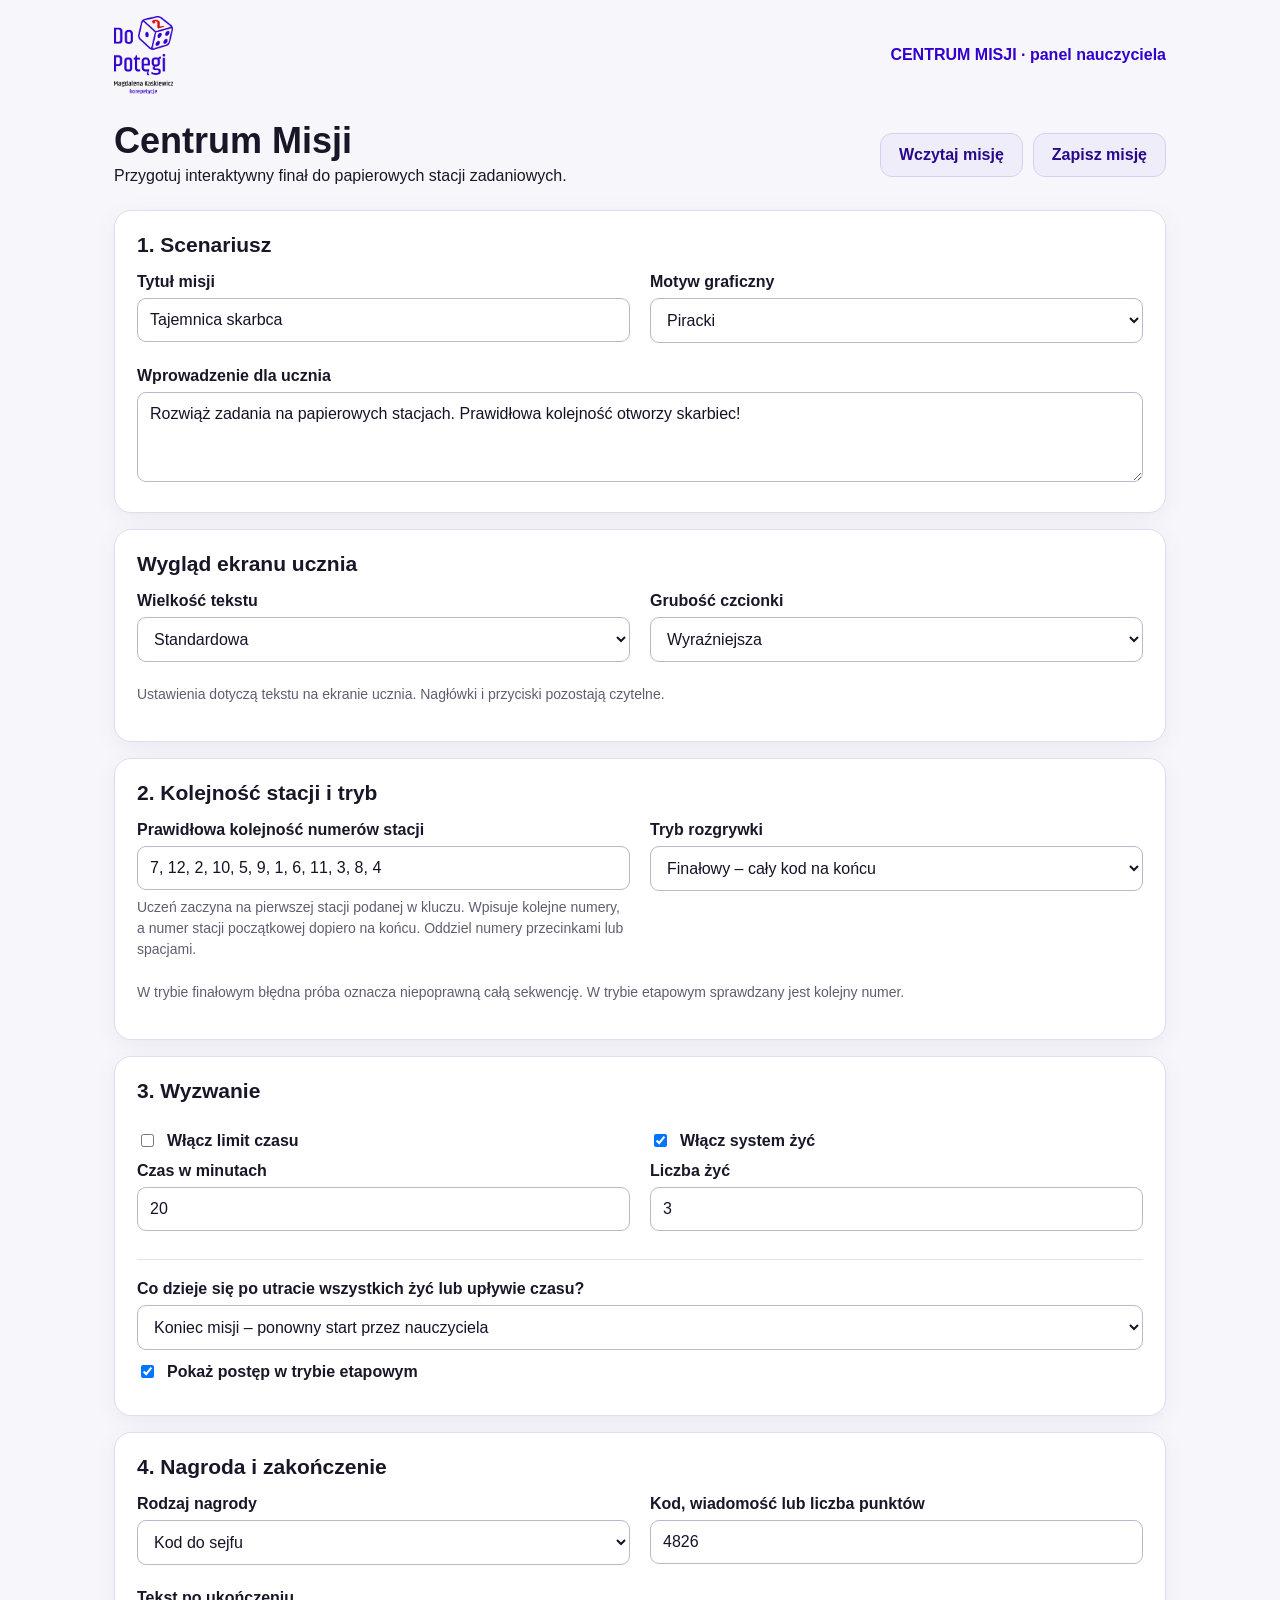
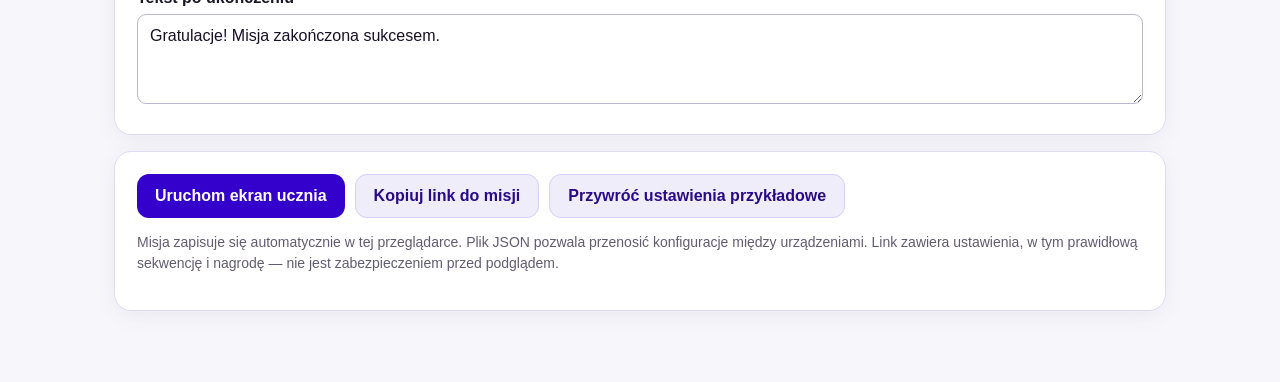
==== centrum_misji.html @ f89ebea7 "Add files via upload" ====
<!DOCTYPE html>

<html lang="pl"><head><meta charset="utf-8"/><meta content="width=device-width,initial-scale=1" name="viewport"/><title>Centrum Misji | Do Potęgi</title><style>
:root{font-family:Arial,Helvetica,sans-serif;color:#191627;background:#f7f7fb;--purple:#3300cc;--red:#e30613}*{box-sizing:border-box}html,body{margin:0}button,input,textarea,select{font:inherit}button{cursor:pointer;border:0;border-radius:12px;padding:12px 18px;font-weight:800;background:var(--purple);color:white}button.secondary{background:#f0edfb;color:#280a89;border:1px solid #d7cef4}.hidden{display:none!important}
#appHeader{max-width:1100px;margin:auto;display:flex;justify-content:space-between;align-items:center;padding:16px 24px}#logoHead{width:94px;height:78px;object-fit:contain;object-position:left}.tag{color:#3300cc;font-weight:700}#editor{max-width:1100px;margin:auto;padding:10px 24px 55px}.top{display:flex;justify-content:space-between;gap:15px;align-items:center;margin-bottom:20px}.top h1{font-size:36px;margin:0}.top p{margin:5px 0}.actions{display:flex;gap:10px;flex-wrap:wrap}.panel{background:#fff;border:1px solid #e0dcef;border-radius:17px;padding:22px;margin:16px 0;box-shadow:0 5px 22px #210a6710}.panel h2{margin:0 0 16px;font-size:21px}.grid{display:grid;grid-template-columns:repeat(2,minmax(0,1fr));gap:20px}.field{display:flex;flex-direction:column;gap:7px;margin-bottom:8px}.field label,.check{font-weight:700}.field input,.field textarea,.field select{width:100%;padding:12px;border:1px solid #bcb6cf;border-radius:9px;background:#fff;color:#171126}.field textarea{min-height:90px;resize:vertical}.field small,.hint{color:#625c70;font-size:14px;line-height:1.5}.check{display:flex;align-items:center;gap:10px;margin:12px 0}.divider{border:0;border-top:1px solid #e5e0ee;margin:20px 0}
.game{--ink:#14203b;--accent:#3300cc;--surface:#fff;--line:#d6dbea;--scene:none;position:fixed;inset:0;z-index:100;background:#dce8f4;overflow:auto;isolation:isolate;color:var(--ink)}.game:before{content:"";position:fixed;inset:0;background-image:var(--scene);background-size:cover;background-position:center;z-index:-2}.game:after{content:"";position:fixed;inset:0;background:linear-gradient(90deg,#ffffff24,transparent 50%,#ffffff13);z-index:-1;pointer-events:none}.game-header{position:relative;display:flex;justify-content:space-between;align-items:flex-start;width:100%;padding:15px clamp(18px,3vw,44px) 0;min-height:90px}.game-logo{display:block;width:100px;height:78px;object-fit:contain;object-position:top left;filter:drop-shadow(0 1px 2px #ffffff) drop-shadow(0 0 8px #ffffff)}.teacher-toggle{background:#fff!important;color:#222!important;border:2px solid #d9d3e5!important;box-shadow:0 3px 10px #0002;font-size:13px;padding:9px 13px}.game-wrap{width:min(780px,calc(100% - 32px));margin:0 auto;padding:0 0 22px}.game #gameContent{text-align:center}.game .eyebrow{color:#fff;text-shadow:0 2px 6px #000a;font-size:12px;letter-spacing:2px;font-weight:900;margin:0 0 6px}.game h1{font-size:clamp(25px,3.3vw,40px);line-height:1.13;color:#fff;text-shadow:0 2px 8px #000b;margin:0 0 15px;font-weight:900}.game .stats{display:grid;grid-template-columns:repeat(3,minmax(0,1fr));gap:10px;margin:0 auto 12px}.game .stat{background:#fff;color:#14203b;border:2px solid var(--line);border-radius:16px;padding:10px 8px;box-shadow:0 4px 12px #0002;min-width:0}.game .stat span:not(.life-hearts):not(.heart){display:block;font-size:11px;letter-spacing:.8px;font-weight:900}.game .stat strong{display:block;font-size:25px;line-height:1.25;font-weight:900;color:var(--accent)}.game .life-hearts{display:flex;justify-content:center;gap:4px;flex-wrap:wrap}.game .heart{color:#e30613;font-size:25px;text-shadow:0 2px 1px #aa1020}.game-card{position:relative;background:var(--surface);color:var(--ink);border:3px solid var(--line);border-radius:20px;padding:clamp(18px,3vw,28px);box-shadow:0 12px 32px #0004;text-align:left}.game-card h2{font-size:clamp(20px,2.7vw,29px);margin:0 0 8px;color:var(--ink);font-weight:900}.game-card p{font-size:clamp(15px,1.55vw,18px);line-height:1.5;color:var(--ink);margin:0 0 13px;font-weight:var(--game-weight,600)}.game-card .hint{color:#3c4356;font-size:14px}.game-card .field{margin:12px 0}.game-card label{font-weight:800;font-size:15px}.game-card input{background:#fff;color:#131827;border:2px solid #9199b4;border-radius:12px;text-align:center;font-size:26px;font-weight:800;min-height:54px}.game-card input::placeholder{color:#737b8b;opacity:1}.game-card .actions{justify-content:center;margin-top:10px}.game-card button{background:var(--accent);font-size:16px;min-width:145px}.game-card .feedback{min-height:22px;margin-top:10px;font-weight:800}.feedback.error{color:#b71a2c}.feedback.success{color:#14713e}.game .progress{height:11px;border-radius:10px;background:#d8dce5;overflow:hidden;margin:8px 0 15px}.game .progress>div{height:100%;background:var(--accent)}.game .result{background:#fff;border:2px dashed var(--accent);border-radius:14px;padding:14px;margin:12px 0;font-size:32px;color:var(--accent);font-weight:900;overflow-wrap:anywhere}.game .confetti{font-size:32px;color:var(--accent)}
/* Każdy motyw: własna powierzchnia, rama, ornament i charakter panelu. */
.theme-space{--surface:#edf7ff;--ink:#0d2850;--accent:#174fc7;--line:#70c9f3}.theme-space .game-card{border-radius:24px 24px 12px 12px;border-width:3px 3px 8px;box-shadow:inset 0 8px #d6edff,0 15px 30px #0005}.theme-space .stat{border-radius:10px;background:#e7f4ff}
.theme-vault{--surface:#fff2cf;--ink:#42260e;--accent:#704117;--line:#bc8539}.theme-vault .game-card{border:8px ridge #bf8d43;border-radius:13px;background:repeating-linear-gradient(0deg,#fff2d6,#fff2d6 28px,#fcebc8 29px);box-shadow:0 15px 30px #2413076b}.theme-vault .stat{background:#fff0c7;border:3px solid #c3914c;border-radius:8px}.theme-vault .game-card input{border-color:#a97934}
.theme-fantasy{--surface:#fbf2ff;--ink:#36234f;--accent:#743bb1;--line:#b18bd4}.theme-fantasy .game-card{border:7px double #9e75c4;border-radius:28px 6px 28px 6px;background:linear-gradient(90deg,#f2e6fb,#fff8ff 48%,#f2e6fb);box-shadow:inset 0 0 0 6px #fff,0 14px 30px #0005}.theme-fantasy .stat{background:#f6eaff;border-radius:17px 5px}
.theme-detective{--surface:#fff9e9;--ink:#30291e;--accent:#75502d;--line:#a78a63}.theme-detective .game-card{border:2px solid #8b6b45;border-left:14px solid #8b6b45;border-radius:3px;background:repeating-linear-gradient(0deg,#fffaf0,#fffaf0 32px,#e8dcc7 33px);box-shadow:6px 9px 0 #4a332c66,0 16px 35px #0005}.theme-detective .stat{border-radius:4px;background:#fff9e9}
.theme-lab{--surface:#ecfffc;--ink:#0a3a41;--accent:#006f82;--line:#41b8bb}.theme-lab .game-card{border:3px solid #2eacb0;border-radius:8px;background:linear-gradient(125deg,#f7fffe,#dffaf7);box-shadow:inset 0 0 0 7px #bfeee8,0 12px 30px #0004}.theme-lab .stat{border-radius:6px;background:#e9fffa}
.theme-arcade{--surface:#f5ffe6;--ink:#22452d;--accent:#267a42;--line:#8fbc69}.theme-arcade .game-card{border:9px solid #76964c;border-radius:26px 26px 12px 12px;background:linear-gradient(110deg,#e6f6cf,#fbffed 50%,#e6f6cf);box-shadow:inset 0 0 0 4px #e9f6cf,0 15px 35px #0005}.theme-arcade .stat{background:#f1ffe3;border-radius:20px 20px 6px 6px}
.game.size-large .game-card p{font-size:19px}.game.size-xlarge .game-card p{font-size:21px}
@media(min-height:730px){.game-wrap{padding-top:clamp(0px,2vh,18px)}}@media(max-width:650px){#editor{padding:10px 15px}.grid{grid-template-columns:1fr}.top{flex-direction:column;align-items:flex-start}.game-header{min-height:76px;padding:10px 12px 0}.game-logo{width:75px;height:63px}.teacher-toggle{font-size:11px;padding:8px}.game-wrap{width:calc(100% - 20px)}.game .stats{gap:5px}.game .stat{padding:7px 3px}.game .stat strong{font-size:19px}.game .stat span:not(.life-hearts):not(.heart){font-size:9px}.game .heart{font-size:20px}.game-card{padding:16px}.game h1{margin-bottom:10px}}@media(max-height:650px) and (min-width:651px){.game-header{min-height:68px;padding-top:6px}.game-logo{height:60px;width:80px}.game .stat{padding:6px}.game .stat strong{font-size:21px}.game .game-card{padding:16px}.game h1{margin-bottom:9px}}
.theme-space{--scene:url("data:image/svg+xml,%3Csvg%20xmlns%3D%22http%3A//www.w3.org/2000/svg%22%20viewBox%3D%220%200%201440%20900%22%20preserveAspectRatio%3D%22xMidYMid%20slice%22%3E%3Cdefs%3E%3ClinearGradient%20id%3D%22bg%22%20x2%3D%221%22%20y2%3D%221%22%3E%3Cstop%20stop-color%3D%22%23071d4b%22/%3E%3Cstop%20offset%3D%221%22%20stop-color%3D%22%23182e74%22/%3E%3C/linearGradient%3E%3CradialGradient%20id%3D%22planet%22%3E%3Cstop%20stop-color%3D%22%23f8a4c4%22/%3E%3Cstop%20offset%3D%221%22%20stop-color%3D%22%238058d6%22/%3E%3C/radialGradient%3E%3C/defs%3E%3Crect%20width%3D%221440%22%20height%3D%22900%22%20fill%3D%22url%28%23bg%29%22/%3E%3Ccircle%20cx%3D%2273%22%20cy%3D%2227%22%20r%3D%221%22%20fill%3D%22%23fff%22%20opacity%3D%22.65%22/%3E%3Ccircle%20cx%3D%22212%22%20cy%3D%22106%22%20r%3D%222%22%20fill%3D%22%23fff%22%20opacity%3D%22.65%22/%3E%3Ccircle%20cx%3D%22351%22%20cy%3D%22185%22%20r%3D%223%22%20fill%3D%22%23fff%22%20opacity%3D%22.65%22/%3E%3Ccircle%20cx%3D%22490%22%20cy%3D%22264%22%20r%3D%221%22%20fill%3D%22%23fff%22%20opacity%3D%22.65%22/%3E%3Ccircle%20cx%3D%22629%22%20cy%3D%22343%22%20r%3D%222%22%20fill%3D%22%23fff%22%20opacity%3D%22.65%22/%3E%3Ccircle%20cx%3D%22768%22%20cy%3D%22422%22%20r%3D%223%22%20fill%3D%22%23fff%22%20opacity%3D%22.65%22/%3E%3Ccircle%20cx%3D%22907%22%20cy%3D%22501%22%20r%3D%221%22%20fill%3D%22%23fff%22%20opacity%3D%22.65%22/%3E%3Ccircle%20cx%3D%221046%22%20cy%3D%22580%22%20r%3D%222%22%20fill%3D%22%23fff%22%20opacity%3D%22.65%22/%3E%3Ccircle%20cx%3D%221185%22%20cy%3D%22659%22%20r%3D%223%22%20fill%3D%22%23fff%22%20opacity%3D%22.65%22/%3E%3Ccircle%20cx%3D%221324%22%20cy%3D%22738%22%20r%3D%221%22%20fill%3D%22%23fff%22%20opacity%3D%22.65%22/%3E%3Ccircle%20cx%3D%2223%22%20cy%3D%22817%22%20r%3D%222%22%20fill%3D%22%23fff%22%20opacity%3D%22.65%22/%3E%3Ccircle%20cx%3D%22162%22%20cy%3D%2246%22%20r%3D%223%22%20fill%3D%22%23fff%22%20opacity%3D%22.65%22/%3E%3Ccircle%20cx%3D%22301%22%20cy%3D%22125%22%20r%3D%221%22%20fill%3D%22%23fff%22%20opacity%3D%22.65%22/%3E%3Ccircle%20cx%3D%22440%22%20cy%3D%22204%22%20r%3D%222%22%20fill%3D%22%23fff%22%20opacity%3D%22.65%22/%3E%3Ccircle%20cx%3D%22579%22%20cy%3D%22283%22%20r%3D%223%22%20fill%3D%22%23fff%22%20opacity%3D%22.65%22/%3E%3Ccircle%20cx%3D%22718%22%20cy%3D%22362%22%20r%3D%221%22%20fill%3D%22%23fff%22%20opacity%3D%22.65%22/%3E%3Ccircle%20cx%3D%22857%22%20cy%3D%22441%22%20r%3D%222%22%20fill%3D%22%23fff%22%20opacity%3D%22.65%22/%3E%3Ccircle%20cx%3D%22996%22%20cy%3D%22520%22%20r%3D%223%22%20fill%3D%22%23fff%22%20opacity%3D%22.65%22/%3E%3Ccircle%20cx%3D%221135%22%20cy%3D%22599%22%20r%3D%221%22%20fill%3D%22%23fff%22%20opacity%3D%22.65%22/%3E%3Ccircle%20cx%3D%221274%22%20cy%3D%22678%22%20r%3D%222%22%20fill%3D%22%23fff%22%20opacity%3D%22.65%22/%3E%3Ccircle%20cx%3D%221413%22%20cy%3D%22757%22%20r%3D%223%22%20fill%3D%22%23fff%22%20opacity%3D%22.65%22/%3E%3Ccircle%20cx%3D%22112%22%20cy%3D%22836%22%20r%3D%221%22%20fill%3D%22%23fff%22%20opacity%3D%22.65%22/%3E%3Ccircle%20cx%3D%22251%22%20cy%3D%2265%22%20r%3D%222%22%20fill%3D%22%23fff%22%20opacity%3D%22.65%22/%3E%3Ccircle%20cx%3D%22390%22%20cy%3D%22144%22%20r%3D%223%22%20fill%3D%22%23fff%22%20opacity%3D%22.65%22/%3E%3Ccircle%20cx%3D%22529%22%20cy%3D%22223%22%20r%3D%221%22%20fill%3D%22%23fff%22%20opacity%3D%22.65%22/%3E%3Ccircle%20cx%3D%22668%22%20cy%3D%22302%22%20r%3D%222%22%20fill%3D%22%23fff%22%20opacity%3D%22.65%22/%3E%3Ccircle%20cx%3D%22807%22%20cy%3D%22381%22%20r%3D%223%22%20fill%3D%22%23fff%22%20opacity%3D%22.65%22/%3E%3Ccircle%20cx%3D%22946%22%20cy%3D%22460%22%20r%3D%221%22%20fill%3D%22%23fff%22%20opacity%3D%22.65%22/%3E%3Ccircle%20cx%3D%221085%22%20cy%3D%22539%22%20r%3D%222%22%20fill%3D%22%23fff%22%20opacity%3D%22.65%22/%3E%3Ccircle%20cx%3D%221224%22%20cy%3D%22618%22%20r%3D%223%22%20fill%3D%22%23fff%22%20opacity%3D%22.65%22/%3E%3Ccircle%20cx%3D%221363%22%20cy%3D%22697%22%20r%3D%221%22%20fill%3D%22%23fff%22%20opacity%3D%22.65%22/%3E%3Ccircle%20cx%3D%2262%22%20cy%3D%22776%22%20r%3D%222%22%20fill%3D%22%23fff%22%20opacity%3D%22.65%22/%3E%3Ccircle%20cx%3D%22201%22%20cy%3D%225%22%20r%3D%223%22%20fill%3D%22%23fff%22%20opacity%3D%22.65%22/%3E%3Ccircle%20cx%3D%22340%22%20cy%3D%2284%22%20r%3D%221%22%20fill%3D%22%23fff%22%20opacity%3D%22.65%22/%3E%3Ccircle%20cx%3D%22479%22%20cy%3D%22163%22%20r%3D%222%22%20fill%3D%22%23fff%22%20opacity%3D%22.65%22/%3E%3Ccircle%20cx%3D%22618%22%20cy%3D%22242%22%20r%3D%223%22%20fill%3D%22%23fff%22%20opacity%3D%22.65%22/%3E%3Ccircle%20cx%3D%22757%22%20cy%3D%22321%22%20r%3D%221%22%20fill%3D%22%23fff%22%20opacity%3D%22.65%22/%3E%3Ccircle%20cx%3D%22896%22%20cy%3D%22400%22%20r%3D%222%22%20fill%3D%22%23fff%22%20opacity%3D%22.65%22/%3E%3Ccircle%20cx%3D%221035%22%20cy%3D%22479%22%20r%3D%223%22%20fill%3D%22%23fff%22%20opacity%3D%22.65%22/%3E%3Ccircle%20cx%3D%221174%22%20cy%3D%22558%22%20r%3D%221%22%20fill%3D%22%23fff%22%20opacity%3D%22.65%22/%3E%3Ccircle%20cx%3D%221313%22%20cy%3D%22637%22%20r%3D%222%22%20fill%3D%22%23fff%22%20opacity%3D%22.65%22/%3E%3Ccircle%20cx%3D%2212%22%20cy%3D%22716%22%20r%3D%223%22%20fill%3D%22%23fff%22%20opacity%3D%22.65%22/%3E%3Ccircle%20cx%3D%22151%22%20cy%3D%22795%22%20r%3D%221%22%20fill%3D%22%23fff%22%20opacity%3D%22.65%22/%3E%3Ccircle%20cx%3D%22290%22%20cy%3D%2224%22%20r%3D%222%22%20fill%3D%22%23fff%22%20opacity%3D%22.65%22/%3E%3Ccircle%20cx%3D%22429%22%20cy%3D%22103%22%20r%3D%223%22%20fill%3D%22%23fff%22%20opacity%3D%22.65%22/%3E%3Ccircle%20cx%3D%22568%22%20cy%3D%22182%22%20r%3D%221%22%20fill%3D%22%23fff%22%20opacity%3D%22.65%22/%3E%3Ccircle%20cx%3D%22707%22%20cy%3D%22261%22%20r%3D%222%22%20fill%3D%22%23fff%22%20opacity%3D%22.65%22/%3E%3Ccircle%20cx%3D%22846%22%20cy%3D%22340%22%20r%3D%223%22%20fill%3D%22%23fff%22%20opacity%3D%22.65%22/%3E%3Ccircle%20cx%3D%22985%22%20cy%3D%22419%22%20r%3D%221%22%20fill%3D%22%23fff%22%20opacity%3D%22.65%22/%3E%3Ccircle%20cx%3D%221124%22%20cy%3D%22498%22%20r%3D%222%22%20fill%3D%22%23fff%22%20opacity%3D%22.65%22/%3E%3Ccircle%20cx%3D%221263%22%20cy%3D%22577%22%20r%3D%223%22%20fill%3D%22%23fff%22%20opacity%3D%22.65%22/%3E%3Ccircle%20cx%3D%221402%22%20cy%3D%22656%22%20r%3D%221%22%20fill%3D%22%23fff%22%20opacity%3D%22.65%22/%3E%3Ccircle%20cx%3D%22101%22%20cy%3D%22735%22%20r%3D%222%22%20fill%3D%22%23fff%22%20opacity%3D%22.65%22/%3E%3Ccircle%20cx%3D%22240%22%20cy%3D%22814%22%20r%3D%223%22%20fill%3D%22%23fff%22%20opacity%3D%22.65%22/%3E%3Ccircle%20cx%3D%22379%22%20cy%3D%2243%22%20r%3D%221%22%20fill%3D%22%23fff%22%20opacity%3D%22.65%22/%3E%3Ccircle%20cx%3D%22518%22%20cy%3D%22122%22%20r%3D%222%22%20fill%3D%22%23fff%22%20opacity%3D%22.65%22/%3E%3Ccircle%20cx%3D%22657%22%20cy%3D%22201%22%20r%3D%223%22%20fill%3D%22%23fff%22%20opacity%3D%22.65%22/%3E%3Ccircle%20cx%3D%22796%22%20cy%3D%22280%22%20r%3D%221%22%20fill%3D%22%23fff%22%20opacity%3D%22.65%22/%3E%3Ccircle%20cx%3D%22935%22%20cy%3D%22359%22%20r%3D%222%22%20fill%3D%22%23fff%22%20opacity%3D%22.65%22/%3E%3Ccircle%20cx%3D%221074%22%20cy%3D%22438%22%20r%3D%223%22%20fill%3D%22%23fff%22%20opacity%3D%22.65%22/%3E%3Ccircle%20cx%3D%221213%22%20cy%3D%22517%22%20r%3D%221%22%20fill%3D%22%23fff%22%20opacity%3D%22.65%22/%3E%3Ccircle%20cx%3D%221352%22%20cy%3D%22596%22%20r%3D%222%22%20fill%3D%22%23fff%22%20opacity%3D%22.65%22/%3E%3Ccircle%20cx%3D%2251%22%20cy%3D%22675%22%20r%3D%223%22%20fill%3D%22%23fff%22%20opacity%3D%22.65%22/%3E%3Ccircle%20cx%3D%22190%22%20cy%3D%22754%22%20r%3D%221%22%20fill%3D%22%23fff%22%20opacity%3D%22.65%22/%3E%3Ccircle%20cx%3D%22329%22%20cy%3D%22833%22%20r%3D%222%22%20fill%3D%22%23fff%22%20opacity%3D%22.65%22/%3E%3Ccircle%20cx%3D%221100%22%20cy%3D%22175%22%20r%3D%22175%22%20fill%3D%22url%28%23planet%29%22/%3E%3Ccircle%20cx%3D%22150%22%20cy%3D%22600%22%20r%3D%22250%22%20fill%3D%22%23274d9c%22%20stroke%3D%22%239edaff%22%20stroke-width%3D%226%22/%3E%3Cpath%20d%3D%22M-80%20710%20Q340%20370%20850%20820%22%20fill%3D%22none%22%20stroke%3D%22%235cb9ff%22%20stroke-width%3D%2255%22%20opacity%3D%22.28%22/%3E%3Cpath%20d%3D%22M0%20730%20Q300%20430%20900%20900%22%20fill%3D%22none%22%20stroke%3D%22%238be7ff%22%20stroke-width%3D%226%22/%3E%3Cpath%20d%3D%22M1140%20410%20l125%2040%20-125%2040%20-65%20-40z%22%20fill%3D%22%23d6eaff%22%20stroke%3D%22%236594cc%22%20stroke-width%3D%228%22/%3E%3Cpath%20d%3D%22M1100%20450%20l-75%20105%20140%20-90%22%20fill%3D%22%2361c8ff%22%20opacity%3D%22.8%22/%3E%3C/svg%3E");}
.theme-vault{--scene:url("data:image/svg+xml,%3Csvg%20xmlns%3D%22http%3A//www.w3.org/2000/svg%22%20viewBox%3D%220%200%201440%20900%22%20preserveAspectRatio%3D%22xMidYMid%20slice%22%3E%3Cdefs%3E%3ClinearGradient%20id%3D%22bg%22%20x2%3D%221%22%20y2%3D%221%22%3E%3Cstop%20stop-color%3D%22%23725037%22/%3E%3Cstop%20offset%3D%221%22%20stop-color%3D%22%23d8ac69%22/%3E%3C/linearGradient%3E%3CradialGradient%20id%3D%22planet%22%3E%3Cstop%20stop-color%3D%22%23f8a4c4%22/%3E%3Cstop%20offset%3D%221%22%20stop-color%3D%22%238058d6%22/%3E%3C/radialGradient%3E%3C/defs%3E%3Crect%20width%3D%221440%22%20height%3D%22900%22%20fill%3D%22url%28%23bg%29%22/%3E%3Ccircle%20cx%3D%221180%22%20cy%3D%22240%22%20r%3D%22190%22%20fill%3D%22%23f8d07c%22%20opacity%3D%22.55%22/%3E%3Cpath%20d%3D%22M0%20730%20L190%20430%20300%20610%20480%20290%20690%20740Z%22%20fill%3D%22%2391734d%22%20opacity%3D%22.55%22/%3E%3Cpath%20d%3D%22M940%20670%20l0%20-290%20420%200%200%20290z%22%20fill%3D%22%23704a2c%22%20stroke%3D%22%23e8ba70%22%20stroke-width%3D%2224%22/%3E%3Cpath%20d%3D%22M940%20430%20Q1150%20240%201360%20430%22%20fill%3D%22%23936239%22%20stroke%3D%22%23e8ba70%22%20stroke-width%3D%2224%22/%3E%3Crect%20x%3D%221000%22%20y%3D%22485%22%20width%3D%22300%22%20height%3D%22140%22%20rx%3D%2218%22%20fill%3D%22%23b98545%22%20stroke%3D%22%23e8c47e%22%20stroke-width%3D%2214%22/%3E%3Ccircle%20cx%3D%221150%22%20cy%3D%22555%22%20r%3D%2240%22%20fill%3D%22%23ffe7a0%22/%3E%3Cpath%20d%3D%22M1150%20540%20v35%22%20stroke%3D%22%23704a2c%22%20stroke-width%3D%2212%22/%3E%3Ccircle%20cx%3D%22140%22%20cy%3D%22740%22%20r%3D%22100%22%20fill%3D%22%23e4ba65%22/%3E%3Ccircle%20cx%3D%22240%22%20cy%3D%22770%22%20r%3D%2290%22%20fill%3D%22%23ffd977%22/%3E%3C/svg%3E");}
.theme-fantasy{--scene:url("data:image/svg+xml,%3Csvg%20xmlns%3D%22http%3A//www.w3.org/2000/svg%22%20viewBox%3D%220%200%201440%20900%22%20preserveAspectRatio%3D%22xMidYMid%20slice%22%3E%3Cdefs%3E%3ClinearGradient%20id%3D%22bg%22%20x2%3D%221%22%20y2%3D%221%22%3E%3Cstop%20stop-color%3D%22%23422f76%22/%3E%3Cstop%20offset%3D%221%22%20stop-color%3D%22%23a57cc0%22/%3E%3C/linearGradient%3E%3CradialGradient%20id%3D%22planet%22%3E%3Cstop%20stop-color%3D%22%23f8a4c4%22/%3E%3Cstop%20offset%3D%221%22%20stop-color%3D%22%238058d6%22/%3E%3C/radialGradient%3E%3C/defs%3E%3Crect%20width%3D%221440%22%20height%3D%22900%22%20fill%3D%22url%28%23bg%29%22/%3E%3Ccircle%20cx%3D%221150%22%20cy%3D%22150%22%20r%3D%22140%22%20fill%3D%22%23ffdca0%22%20opacity%3D%22.85%22/%3E%3Cpath%20d%3D%22M0%20700%20L350%20330%20650%20720%20970%20420%201440%20730%22%20fill%3D%22%238061a9%22%20opacity%3D%22.55%22/%3E%3Cpath%20d%3D%22M980%20700%20V330%20H1050%20V245%20L1120%20330%20H1210%20V180%20L1290%20330%20H1360%20V700Z%22%20fill%3D%22%23332d68%22%20stroke%3D%22%23c8a9e8%22%20stroke-width%3D%227%22/%3E%3Cpath%20d%3D%22M970%20330%20L1015%20245%201060%20330%20M1170%20180%20L1210%2085%201250%20180%22%20fill%3D%22%2338215e%22%20stroke%3D%22%23d6b5f6%22%20stroke-width%3D%226%22/%3E%3Cpath%20d%3D%22M750%20180%20Q920%2020%201040%20160%20Q950%20140%20930%20240%20Q850%20150%20750%20180%22%20fill%3D%22%234d2e7b%22%20stroke%3D%22%23bca0ef%22%20stroke-width%3D%228%22/%3E%3Cpath%20d%3D%22M1010%20170%20l75%2040%20-65%2010%22%20fill%3D%22%234d2e7b%22/%3E%3C/svg%3E");}
.theme-detective{--scene:url("data:image/svg+xml,%3Csvg%20xmlns%3D%22http%3A//www.w3.org/2000/svg%22%20viewBox%3D%220%200%201440%20900%22%20preserveAspectRatio%3D%22xMidYMid%20slice%22%3E%3Cdefs%3E%3ClinearGradient%20id%3D%22bg%22%20x2%3D%221%22%20y2%3D%221%22%3E%3Cstop%20stop-color%3D%22%2344382e%22/%3E%3Cstop%20offset%3D%221%22%20stop-color%3D%22%2399765c%22/%3E%3C/linearGradient%3E%3CradialGradient%20id%3D%22planet%22%3E%3Cstop%20stop-color%3D%22%23f8a4c4%22/%3E%3Cstop%20offset%3D%221%22%20stop-color%3D%22%238058d6%22/%3E%3C/radialGradient%3E%3C/defs%3E%3Crect%20width%3D%221440%22%20height%3D%22900%22%20fill%3D%22url%28%23bg%29%22/%3E%3Crect%20x%3D%22910%22%20y%3D%22120%22%20width%3D%22400%22%20height%3D%22540%22%20rx%3D%2218%22%20fill%3D%22%23b08a61%22%20stroke%3D%22%234d3827%22%20stroke-width%3D%2220%22%20transform%3D%22rotate%288%201110%20390%29%22/%3E%3Crect%20x%3D%22970%22%20y%3D%22175%22%20width%3D%22270%22%20height%3D%22370%22%20fill%3D%22%23fff3d8%22%20transform%3D%22rotate%288%201110%20390%29%22/%3E%3Cpath%20d%3D%22M1000%20265%20h190%20M1000%20300%20h190%20M1000%20335%20h150%20M1000%20370%20h190%20M1000%20405%20h130%22%20stroke%3D%22%2387755f%22%20stroke-width%3D%229%22%20transform%3D%22rotate%288%201110%20390%29%22/%3E%3Ccircle%20cx%3D%221060%22%20cy%3D%22570%22%20r%3D%22100%22%20fill%3D%22none%22%20stroke%3D%22%23d3b680%22%20stroke-width%3D%2222%22/%3E%3Cpath%20d%3D%22M1120%20645%20l140%20130%22%20stroke%3D%22%23d3b680%22%20stroke-width%3D%2228%22%20stroke-linecap%3D%22round%22/%3E%3Cpath%20d%3D%22M0%20800%20L0%20640%20Q440%20530%20720%20800%22%20fill%3D%22%23654f3d%22/%3E%3C/svg%3E");}
.theme-lab{--scene:url("data:image/svg+xml,%3Csvg%20xmlns%3D%22http%3A//www.w3.org/2000/svg%22%20viewBox%3D%220%200%201440%20900%22%20preserveAspectRatio%3D%22xMidYMid%20slice%22%3E%3Cdefs%3E%3ClinearGradient%20id%3D%22bg%22%20x2%3D%221%22%20y2%3D%221%22%3E%3Cstop%20stop-color%3D%22%230d4457%22/%3E%3Cstop%20offset%3D%221%22%20stop-color%3D%22%23298a95%22/%3E%3C/linearGradient%3E%3CradialGradient%20id%3D%22planet%22%3E%3Cstop%20stop-color%3D%22%23f8a4c4%22/%3E%3Cstop%20offset%3D%221%22%20stop-color%3D%22%238058d6%22/%3E%3C/radialGradient%3E%3C/defs%3E%3Crect%20width%3D%221440%22%20height%3D%22900%22%20fill%3D%22url%28%23bg%29%22/%3E%3Cpath%20d%3D%22M960%20130%20h300%20v590%20h-300z%22%20fill%3D%22%23163b51%22%20stroke%3D%22%238de5eb%22%20stroke-width%3D%229%22/%3E%3Cpath%20d%3D%22M1010%20220%20h200%20M1010%20300%20h200%20M1010%20380%20h200%22%20stroke%3D%22%2358b8d6%22%20stroke-width%3D%2210%22/%3E%3Cpath%20d%3D%22M1050%20560%20l35%20-110%20v-80%20h-15%20v-20%20h90%20v20%20h-15%20v80%20l35%20110z%22%20fill%3D%22%2346d4b8%22%20stroke%3D%22%23a7fff3%22%20stroke-width%3D%2210%22/%3E%3Ccircle%20cx%3D%221115%22%20cy%3D%22520%22%20r%3D%2222%22%20fill%3D%22%23e6faff%22/%3E%3Cpath%20d%3D%22M0%20680%20H1440%20M0%20720%20H1440%22%20stroke%3D%22%2363cddc%22%20stroke-width%3D%228%22%20opacity%3D%22.4%22/%3E%3Cpath%20d%3D%22M220%20300%20L300%20220%20L380%20300%20L460%20220%20L540%20300%22%20fill%3D%22none%22%20stroke%3D%22%23a4fff4%22%20stroke-width%3D%229%22%20opacity%3D%22.55%22/%3E%3C/svg%3E");}
.theme-arcade{--scene:url("data:image/svg+xml,%3Csvg%20xmlns%3D%22http%3A//www.w3.org/2000/svg%22%20viewBox%3D%220%200%201440%20900%22%20preserveAspectRatio%3D%22xMidYMid%20slice%22%3E%3Cdefs%3E%3ClinearGradient%20id%3D%22bg%22%20x2%3D%221%22%20y2%3D%221%22%3E%3Cstop%20stop-color%3D%22%23196847%22/%3E%3Cstop%20offset%3D%221%22%20stop-color%3D%22%2383bf77%22/%3E%3C/linearGradient%3E%3CradialGradient%20id%3D%22planet%22%3E%3Cstop%20stop-color%3D%22%23f8a4c4%22/%3E%3Cstop%20offset%3D%221%22%20stop-color%3D%22%238058d6%22/%3E%3C/radialGradient%3E%3C/defs%3E%3Crect%20width%3D%221440%22%20height%3D%22900%22%20fill%3D%22url%28%23bg%29%22/%3E%3Ccircle%20cx%3D%221120%22%20cy%3D%22180%22%20r%3D%22140%22%20fill%3D%22%23ffdf81%22/%3E%3Cpath%20d%3D%22M0%20780%20L250%20420%20450%20750%20710%20350%201030%20770%201440%20430%201440%20900%200%20900Z%22%20fill%3D%22%233b865b%22/%3E%3Cpath%20d%3D%22M920%20730%20V380%20H1280%20V730Z%22%20fill%3D%22%23ad986a%22%20stroke%3D%22%23ede0a3%22%20stroke-width%3D%2215%22/%3E%3Cpath%20d%3D%22M890%20380%20L1100%20210%201310%20380%22%20fill%3D%22%23d8c58c%22/%3E%3Crect%20x%3D%221030%22%20y%3D%22480%22%20width%3D%22130%22%20height%3D%22250%22%20fill%3D%22%233e6047%22/%3E%3Cpath%20d%3D%22M90%20800%20Q250%20300%2090%20100%20M145%20800%20Q350%20300%20210%2040%22%20fill%3D%22none%22%20stroke%3D%22%23236744%22%20stroke-width%3D%2255%22/%3E%3Cpath%20d%3D%22M80%20190%20Q280%2080%20410%20190%20M140%20330%20Q370%20180%20510%20330%22%20fill%3D%22none%22%20stroke%3D%22%233aa66a%22%20stroke-width%3D%2280%22/%3E%3C/svg%3E");}
/* Motyw Skarbiec: pelna, ostra scena wyspy skarbow, bez rozmycia */
.theme-vault{--scene:url("grafiki_misji/tlo_14.jpg");}
.game.theme-vault::before{background-image:var(--scene);background-position:center center;background-size:cover;filter:none!important;opacity:1!important;}
.game.theme-vault::after{background:none!important;}

/* Skarbiec: ostre, pełne tło bez zielonego pustego środka i artefaktu przy panelu. */
.game.theme-vault{--scene:url("grafiki_misji/tlo_14.jpg")}
.game.theme-vault:before{background-position:center center;background-size:cover;filter:none}
.game.theme-vault:after{background:linear-gradient(90deg,rgba(16,29,21,.13),rgba(10,26,25,.17) 50%,rgba(16,29,21,.10));pointer-events:none}
.game.theme-vault .game-card{background:linear-gradient(135deg,#fff4d9 0%,#fff0c8 100%);border:6px ridge #c79545;box-shadow:0 12px 36px #1b160b77}
</style><style id="fantasy-clean-scene">
/* Fantasy: single real HTML interface over clean illustrated scenery */
.game.theme-fantasy{--scene:url("grafiki_misji/tlo_06.jpg");--surface:#fff0cf;--ink:#21133a;--accent:#5200b6;--line:#b47b2d;background:#392c5b}
.game.theme-fantasy:before{background-size:cover;background-position:center center;image-rendering:auto}
.game.theme-fantasy:after{background:linear-gradient(90deg,#160c2a22,transparent 28%,transparent 72%,#160c2a22)}
.game.theme-fantasy .game-header{min-height:88px;padding-top:12px}
.game.theme-fantasy .game-wrap{width:min(850px,calc(100% - 34px))}
.game.theme-fantasy .game-card{background:linear-gradient(110deg,#ffedc4,#fff5dd 48%,#ffedc4);border:7px ridge #c78d35;border-radius:24px;box-shadow:0 14px 30px #100a28aa,inset 0 0 0 3px #fff5d6}
.game.theme-fantasy .stat{background:linear-gradient(#fff3d9,#ffebc5);border:3px ridge #bd8237;border-radius:13px;box-shadow:0 6px 12px #100a2877;color:#21133a}
.game.theme-fantasy .game-card *{text-shadow:none}
.game.theme-fantasy .game-card input{background:#fff;color:#21133a;border:2px solid #ac752c}
.game.theme-fantasy .game-card button{background:#5200b6;color:#fff;border:2px solid #ca9a42}
.game.theme-fantasy h1{font-family:Georgia,serif;text-shadow:0 3px 8px #18072a,0 1px 2px #18072a}
.game.theme-fantasy .teacher-toggle{background:#201139!important;color:white!important;border:2px solid #c99543!important}
@media(max-height:760px){.game.theme-fantasy .game-header{min-height:70px}.game.theme-fantasy .game-logo{height:62px}.game.theme-fantasy .game-wrap{padding-bottom:10px}.game.theme-fantasy .game-card{padding:14px!important}}
</style><style id="fantasy-scenery-repair">.game.theme-fantasy{--scene:url("grafiki_misji/tlo_06.jpg")} .game.theme-fantasy:before{background-size:cover;background-position:center}</style><style id="fantasy-background-fixed">.game.theme-fantasy{--scene:url("grafiki_misji/tlo_14.jpg");}.game.theme-fantasy:before{background-size:cover;background-position:center}.game.theme-fantasy .game-logo{width:100px;height:80px;object-fit:contain;filter:drop-shadow(0 2px 4px #fff9)}.game.theme-fantasy .game-wrap{width:min(850px,calc(100% - 32px))}</style><style id="fantasy-final-single-scene">
.game.theme-fantasy{--scene:url("grafiki_misji/tlo_06.jpg")!important;background:#40215f!important}
.game.theme-fantasy:before{background-image:var(--scene)!important;background-size:cover!important;background-position:center center!important;background-repeat:no-repeat!important;filter:none!important;transform:none!important}
.game.theme-fantasy:after{background:linear-gradient(90deg,rgba(24,10,44,.12),transparent 26%,transparent 74%,rgba(24,10,44,.12))!important}
.game.theme-fantasy .game-header{min-height:94px!important;padding:16px clamp(16px,2.5vw,36px) 0!important}
.game.theme-fantasy .game-logo{width:100px!important;height:76px!important;object-fit:contain!important;object-position:left top!important}
.game.theme-fantasy .game-wrap{width:min(850px,calc(100% - 36px))!important;margin:0 auto!important;padding-bottom:20px!important}
.game.theme-fantasy .game-card{background:#fff0cf!important;color:#231536!important;border:4px solid #bd873c!important;border-radius:22px!important;box-shadow:0 0 0 3px #f7dca2 inset,0 12px 30px #190a3299!important}
.game.theme-fantasy .stat{background:#fff0cf!important;color:#231536!important;border:2px solid #bd873c!important;box-shadow:0 6px 16px #190a3266!important}
.game.theme-fantasy .game-card p,.game.theme-fantasy .game-card h2,.game.theme-fantasy .game-card label{color:#231536!important;text-shadow:none!important}
@media(max-width:650px){.game.theme-fantasy .game-header{min-height:82px!important}.game.theme-fantasy .game-wrap{width:calc(100% - 22px)!important}.game.theme-fantasy .game-card{padding:16px!important}}
</style><style>.game.theme-space{--scene:url("grafiki_misji/tlo_15.png");}.game.theme-vault{--scene:url("grafiki_misji/tlo_14.jpg");}.game.theme-detective{--scene:url("grafiki_misji/tlo_21.jpg");}.game.theme-lab{--scene:url("grafiki_misji/tlo_22.jpg");}.game.theme-arcade{--scene:url("grafiki_misji/tlo_23.jpg");}
.game.theme-space{--surface:#edf8ff;--ink:#10264b;--accent:#0769d7;--line:#2bbdf8}
.game.theme-space .game-card{border:4px solid #41baff;box-shadow:0 0 0 4px #07295d,0 16px 38px #0008;border-radius:18px}
.game.theme-space .stat{border:2px solid #3bbcff;box-shadow:0 0 18px #23aaff70}
.game.theme-vault{--surface:#fff0c8;--ink:#43240e;--accent:#73501a;--line:#ad7a36}
.game.theme-vault .game-card{border:9px ridge #b88741;border-radius:16px;box-shadow:0 18px 35px #0009}
.game.theme-detective{--surface:#fff5dc;--ink:#382416;--accent:#704021;--line:#aa8051}
.game.theme-detective .game-card{border:5px solid #765333;border-radius:7px;box-shadow:8px 12px 0 #34211588,0 20px 40px #0008}
.game.theme-lab{--surface:#e5fcff;--ink:#08344a;--accent:#007d91;--line:#20c9d6}
.game.theme-lab .game-card{border:4px solid #19d6e6;box-shadow:0 0 0 5px #093a4c,0 0 30px #00ffdd88;border-radius:12px}
.game.theme-arcade{--surface:#fff0c7;--ink:#25431d;--accent:#276a2e;--line:#73973c}
.game.theme-arcade .game-card{border:9px ridge #597b31;border-radius:18px;box-shadow:0 14px 30px #0008}
.game .game-wrap{position:relative;z-index:2}
.game .game-header{position:relative;z-index:3}
.game .eyebrow,.game h1{position:relative;text-shadow:0 2px 5px #000,0 0 16px #000}
.game .stat,.game .game-card{position:relative;isolation:isolate}
@media(max-width:800px){.game .game-header{min-height:82px}.game .game-wrap{width:min(780px,calc(100% - 24px))}}
</style><style>.theme-vault{--scene:url("grafiki_misji/tlo_14.jpg");}</style><style>
/* Nowe tło Skarbca: pełna ilustracja bez tekstów i paneli */
.game.theme-vault{--scene:url("grafiki_misji/tlo_14.jpg");}
.game.theme-vault::before{background-image:var(--scene)!important;background-size:cover!important;background-position:center center!important;filter:none!important;opacity:1!important;}
.game.theme-vault::after{background:none!important;}
</style>
<style id="vault-background-real-fix">
.game.theme-vault { --scene: url("grafiki_misji/tlo_14.jpg") !important; }
.game.theme-vault::before { background-image:var(--scene)!important; background-size:cover!important; background-position:center center!important; background-repeat:no-repeat!important; filter:none!important; opacity:1!important; transform:none!important; }
.game.theme-vault::after {background:transparent!important;}
</style>
<style id="kosmos-czyste-tlo">
.game.theme-space{--scene:url("grafiki_misji/tlo_15.png")!important}
.game.theme-space::before{background-image:var(--scene)!important;background-size:cover!important;background-position:center center!important;opacity:1!important;filter:none!important}
.game.theme-space::after{background:none!important}
</style>
<style id="mission-library-layout">
body.missionEmbedded #appHeader,body.missionEmbedded #titleField,body.missionEmbedded #importBtn,body.missionEmbedded #exportBtn,body.missionEmbedded #copyLinkBtn,body.missionEmbedded #startBtn,body.missionEmbedded #teacherBtn{display:none!important}
body.missionEmbedded #editor{max-width:none;padding:10px 16px 20px}
body.missionEmbedded #themeField{grid-column:1/-1}
body.missionEmbedded .missionValidation{color:#c12525;font-size:14px;line-height:1.4;min-height:20px;margin:8px 0}
html:has(body.missionEmbedded){overflow:hidden}
body.missionEmbedded{overflow:hidden}
body.missionEmbeddedPlay{overflow:hidden}
body.missionEmbeddedPlay .game-header{min-height:80px}
</style></head><body><header id="appHeader"><img alt="Do Potęgi" id="logoHead"/><div class="tag">CENTRUM MISJI · panel nauczyciela</div></header><div id="setupScreen"><main id="editor" class="setup" data-autoheight="events"><div class="top"><div><h1>Centrum Misji</h1><p>Przygotuj interaktywny finał do papierowych stacji zadaniowych.</p></div><div class="actions"><button class="secondary" id="importBtn">Wczytaj misję</button><button class="secondary" id="exportBtn">Zapisz misję</button></div></div>
<section class="panel"><h2>1. Scenariusz</h2><div class="grid"><div class="field" id="titleField"><label for="title">Tytuł misji</label><input id="title" value="Tajemnica skarbca"/></div><div class="field" id="themeField"><label for="theme">Motyw graficzny</label><select id="theme"><option value="vault">Piracki</option><option value="space">Kosmos</option><option value="fantasy">Fantasy</option><option value="detective">Detektywistyczny</option><option value="lab">Laboratorium</option><option value="arcade">Dżungla</option></select></div></div><div class="field" style="margin-top:16px"><label for="story">Wprowadzenie dla ucznia</label><textarea id="story">Rozwiąż zadania na papierowych stacjach. Prawidłowa kolejność otworzy skarbiec!</textarea></div></section>
<section class="panel"><h2>Wygląd ekranu ucznia</h2><div class="grid"><div class="field"><label for="fontSize">Wielkość tekstu</label><select id="fontSize"><option value="normal">Standardowa</option><option value="large">Większa</option><option value="xlarge">Bardzo duża</option></select></div><div class="field"><label for="fontWeight">Grubość czcionki</label><select id="fontWeight"><option value="500">Standardowa</option><option selected="" value="600">Wyraźniejsza</option><option value="700">Pogrubiona</option></select></div></div><p class="hint">Ustawienia dotyczą tekstu na ekranie ucznia. Nagłówki i przyciski pozostają czytelne.</p></section><section class="panel"><h2>2. Kolejność stacji i tryb</h2><div class="grid"><div class="field"><label for="sequence">Prawidłowa kolejność numerów stacji</label><input id="sequence" placeholder="np. 7, 12, 2, 10, 5, 9, 1, 6, 11, 3, 8, 4" value="7, 12, 2, 10, 5, 9, 1, 6, 11, 3, 8, 4"/><small>Uczeń zaczyna na pierwszej stacji podanej w kluczu. Wpisuje kolejne numery, a numer stacji początkowej dopiero na końcu. Oddziel numery przecinkami lub spacjami.</small></div><div class="field"><label for="mode">Tryb rozgrywki</label><select id="mode"><option value="final">Finałowy – cały kod na końcu</option><option value="step">Etapowy – numer po każdej stacji</option></select></div></div><p class="hint">W trybie finałowym błędna próba oznacza niepoprawną całą sekwencję. W trybie etapowym sprawdzany jest kolejny numer.</p></section>
<section class="panel"><h2>3. Wyzwanie</h2><div class="grid"><div><label class="check"><input id="timerOn" type="checkbox"/> Włącz limit czasu</label><div class="field"><label for="minutes">Czas w minutach</label><input id="minutes" max="999" min="1" type="number" value="20"/></div></div><div><label class="check"><input checked="" id="livesOn" type="checkbox"/> Włącz system żyć</label><div class="field"><label for="lives">Liczba żyć</label><input id="lives" max="99" min="1" type="number" value="3"/></div></div></div><hr class="divider"/><div class="field"><label for="failBehavior">Co dzieje się po utracie wszystkich żyć lub upływie czasu?</label><select id="failBehavior"><option value="teacher">Koniec misji – ponowny start przez nauczyciela</option><option value="restart">Koniec misji – uczeń może rozpocząć ponownie</option><option value="continue">Kontynuacja – można próbować dalej</option></select></div><label class="check"><input checked="" id="showProgress" type="checkbox"/> Pokaż postęp w trybie etapowym</label></section>
<section class="panel"><h2>4. Nagroda i zakończenie</h2><div class="grid"><div class="field"><label for="rewardType">Rodzaj nagrody</label><select id="rewardType"><option value="code">Kod do sejfu</option><option value="text">Własna wiadomość</option><option value="points">Punkty</option></select></div><div class="field"><label for="reward">Kod, wiadomość lub liczba punktów</label><input id="reward" value="4826"/></div></div><div class="field" style="margin-top:16px"><label for="congrats">Tekst po ukończeniu</label><textarea id="congrats">Gratulacje! Misja zakończona sukcesem.</textarea></div></section>
<section class="panel"><div class="actions"><button id="startBtn">Uruchom ekran ucznia</button><button class="secondary" id="copyLinkBtn">Kopiuj link do misji</button><button class="secondary" id="resetBtn">Przywróć ustawienia przykładowe</button></div><p class="hint">Misja zapisuje się automatycznie w tej przeglądarce. Plik JSON pozwala przenosić konfiguracje między urządzeniami. Link zawiera ustawienia, w tym prawidłową sekwencję i nagrodę — nie jest zabezpieczeniem przed podglądem.</p></section><input accept=".json,application/json" hidden="" id="fileInput" type="file"/></main></div>
<div class="game theme-vault hidden" id="game"><div class="game-header"><img alt="Do Potęgi" class="game-logo" id="logoGame"/><button class="secondary no-print teacher-toggle" id="teacherBtn" title="Wróć do ustawień">⚙ Panel nauczyciela</button></div><div class="game-wrap"><div id="gameContent"></div></div></div>
<script>
const LOGO='grafiki_misji/tlo_16.png';document.getElementById('logoHead').src=LOGO;document.getElementById('logoGame').src=LOGO;
const inGameLibrary=window.parent!==window;
const ids=['title','theme','story','sequence','mode','timerOn','minutes','livesOn','lives','failBehavior','showProgress','rewardType','reward','congrats','fontSize','fontWeight'];const $=id=>document.getElementById(id);let config=null,gameState=null,interval=null;
const defaults=Object.fromEntries(ids.map(id=>[id,$(id).type==='checkbox'?$(id).checked:$(id).value]));
function collect(){return Object.fromEntries(ids.map(id=>[id,$(id).type==='checkbox'?$(id).checked:$(id).value]));}
function apply(obj){ids.forEach(id=>{if(Object.hasOwn(obj,id)){if($(id).type==='checkbox')$(id).checked=!!obj[id];else $(id).value=String(obj[id]);}});}
function save(){if(inGameLibrary){if(typeof publishMission==='function')publishMission();return;}try{localStorage.setItem('doPotegiMisja',JSON.stringify(collect()));}catch(e){}}
function parseSeq(s){let t=s.trim();if(!t)return [];let a=t.split(/[\s,;]+/).filter(Boolean);if(a.some(x=>!/^\d+$/.test(x)))throw Error('W kolejności stacji użyj wyłącznie numerów oddzielonych spacją lub przecinkiem.');if(a.length>100)throw Error('Maksymalnie 100 stacji.');return a.map(x=>String(Number(x)));}
function validate(c){let seq=parseSeq(c.sequence);if(!seq.length)throw Error('Wpisz prawidłową kolejność stacji.');if(new Set(seq).size!==seq.length)throw Error('Każdy numer stacji może wystąpić tylko raz.');if(c.timerOn&&(!Number.isInteger(+c.minutes)||+c.minutes<1||+c.minutes>999))throw Error('Czas musi wynosić od 1 do 999 minut.');if(c.livesOn&&(!Number.isInteger(+c.lives)||+c.lives<1||+c.lives>99))throw Error('Liczba żyć musi wynosić od 1 do 99.');return seq;}
function esc(s){return String(s).replace(/[&<>"']/g,c=>({'&':'&amp;','<':'&lt;','>':'&gt;','"':'&quot;',"'":'&#39;'}[c]));}
function launch(c){let seq=validate(c);seq=seq.slice(1).concat(seq[0]);config={...c};gameState={seq,index:0,errors:0,lives:c.livesOn?+c.lives:null,seconds:c.timerOn?+c.minutes*60:null,status:'intro',feedback:''};$('editor').classList.add('hidden');$('appHeader').classList.add('hidden');$('game').className='game theme-'+c.theme+' size-'+(c.fontSize||'normal');$('game').style.setProperty('--game-weight',c.fontWeight||'600');window.scrollTo(0,0);render();}
function render(){let s=gameState,c=config,g=$('gameContent');let time=s.seconds===null?'Bez limitu':`${Math.floor(s.seconds/60).toString().padStart(2,'0')}:${(s.seconds%60).toString().padStart(2,'0')}`;let stat=`<div class="stats"><div class="stat"><span>CZAS</span><strong id="clock">${time}</strong></div>${c.livesOn?`<div class="stat"><span>ŻYCIA</span><strong>${s.lives>0?'<span class="life-hearts">'+Array.from({length:Math.min(s.lives,30)},()=>'<span class="heart">♥</span>').join('')+'</span>':'0'}</strong></div>`:''}<div class="stat"><span>BŁĘDNE PRÓBY</span><strong>${s.errors}</strong></div></div>`;let top=`<div class="eyebrow">CENTRUM MISJI · DO POTĘGI</div><h1>${esc(c.title)}</h1>`;
if(s.status==='intro'){g.innerHTML=top+`<div class="game-card"><p>${esc(c.story).replace(/\n/g,'<br>')}</p><p class="hint">${c.mode==='final'?'Rozpocznij od stacji '+esc(parseSeq(c.sequence)[0])+'. Zapisuj numery kolejnych stacji, a numer stacji początkowej wpisz dopiero na końcu.':'Zacznij od stacji '+esc(parseSeq(c.sequence)[0])+'. Po jej rozwiązaniu wpisz numer następnej stacji. Numer stacji początkowej wpisz na samym końcu.'}</p><button id="begin">Rozpocznij misję</button></div>`;$('begin').onclick=()=>{s.status='playing';render();startClock()};return;}
if(s.status==='won'){let type=c.rewardType,tag=type==='code'?'KOD DO SEJFU':type==='points'?'ZDOBYTE PUNKTY':'TWOJA NAGRODA';g.innerHTML=top+`<div class="game-card" style="text-align:center"><div class="confetti">★ ✦ ★</div><h2>Misja zakończona!</h2><p>${esc(c.congrats).replace(/\n/g,'<br>')}</p><div class="eyebrow">${tag}</div><div class="result">${esc(c.reward)}</div><p>Błędne próby: ${s.errors}</p><button id="again">Nowa próba</button></div>`;$('again').onclick=()=>launch(config);return;}
if(s.status==='lost'){g.innerHTML=top+`<div class="game-card" style="text-align:center"><div class="confetti">⌛</div><h2>Misja zakończona</h2><p>${s.failReason==='time'?'Upłynął czas.':'Wykorzystano wszystkie życia.'}</p><p>Możesz omówić rozwiązania z nauczycielem.</p>${c.failBehavior==='restart'?'<button id="again">Spróbuj ponownie</button>':'<p class="hint">Ponowne uruchomienie jest dostępne w panelu nauczyciela.</p>'}</div>`;if($('again'))$('again').onclick=()=>launch(config);return;}
let progress=c.mode==='step'&&c.showProgress?`<p class="hint">Etap ${s.index+1} z ${s.seq.length}</p><div class="progress"><div style="width:${s.index/s.seq.length*100}%"></div></div>`:'';
g.innerHTML=top+stat+`<div class="game-card">${progress}<h2>${c.mode==='final'?'Wprowadź kod stacji':'Podaj kolejny numer stacji'}</h2><p>${c.mode==='final'?'Zaczynasz na stacji '+esc(parseSeq(c.sequence)[0])+'. Wpisz numery kolejnych stacji, kończąc na numerze stacji początkowej. Oddziel je przecinkami lub spacjami.':'Zaczynasz na stacji '+esc(parseSeq(c.sequence)[0])+'. Wpisz numer następnej stacji wskazanej przez rozwiązanie. Numer stacji początkowej podaj dopiero na końcu.'}</p><form id="answerForm"><div class="field"><label for="answer">${c.mode==='final'?'Kolejność stacji':'Numer stacji'}</label><input id="answer" inputmode="numeric" autocomplete="off" placeholder="${c.mode==='final'?'np. 12, 2, 10, 5, 9, 1, 6, 11, 3, 8, 4, 7':'np. 12'}" required></div><div class="actions"><button type="submit">${c.mode==='final'?'Odblokuj':'Zatwierdź'}</button></div></form><div class="feedback ${s.feedback.startsWith('Nie')?'error':'success'}" role="status">${esc(s.feedback)}</div></div>`;
$('answerForm').onsubmit=e=>{e.preventDefault();let raw=$('answer').value;let given;try{given=parseSeq(raw)}catch(e){s.feedback=e.message;render();return}if(c.mode==='step'&&given.length!==1){s.feedback='Wpisz jeden numer stacji.';render();return}let correct=c.mode==='final'?given.length===s.seq.length&&given.every((v,i)=>v===s.seq[i]):given[0]===s.seq[s.index];if(correct){if(c.mode==='final'||++s.index===s.seq.length){s.status='won';stopClock()}else s.feedback='Dobrze! Przejdź do kolejnego etapu.';}else{s.errors++;s.feedback='Niepoprawny kod. Sprawdź rozwiązania i spróbuj ponownie.';if(c.livesOn){s.lives=Math.max(0,s.lives-1);if(s.lives===0&&c.failBehavior!=='continue'){s.status='lost';s.failReason='lives';stopClock()}}}render();if(s.status==='playing')$('answer').focus()};}
function stopClock(){if(interval!==null){clearInterval(interval);interval=null;}}
function startClock(){stopClock();if(!config.timerOn)return;interval=setInterval(()=>{let s=gameState;if(!s||s.status!=='playing'){stopClock();return}if(s.seconds>0)s.seconds--;let clock=$('clock');if(clock)clock.textContent=`${Math.floor(s.seconds/60).toString().padStart(2,'0')}:${(s.seconds%60).toString().padStart(2,'0')}`;if(s.seconds===0){stopClock();if(config.failBehavior==='continue'){s.seconds=null;config.timerOn=false;s.feedback='Czas minął, ale możesz kontynuować.';render()}else{s.status='lost';s.failReason='time';render()}}},1000)}
$('startBtn').onclick=()=>{try{launch(collect());save()}catch(e){alert(e.message)}};
$('teacherBtn').onclick=()=>{stopClock();$('game').classList.add('hidden');$('editor').classList.remove('hidden');$('appHeader').classList.remove('hidden');window.scrollTo(0,0)};
ids.forEach(id=>$(id).addEventListener('change',save));ids.forEach(id=>$(id).addEventListener('input',save));
$('resetBtn').onclick=()=>{if(confirm('Przywrócić przykładowe ustawienia?')){apply(defaults);save()}};
$('exportBtn').onclick=()=>{let c=collect();try{validate(c)}catch(e){alert(e.message);return}let blob=new Blob([JSON.stringify({format:'do-potegi-misja-v1',settings:c},null,2)],{type:'application/json'}),a=document.createElement('a');a.href=URL.createObjectURL(blob);a.download='misja_'+(c.title||'do_potegi').toLowerCase().normalize('NFD').replace(/[\u0300-\u036f]/g,'').replace(/[^a-z0-9]+/g,'_')+'.json';a.click();setTimeout(()=>URL.revokeObjectURL(a.href),1000)};
$('importBtn').onclick=()=>$('fileInput').click();$('fileInput').onchange=async e=>{let f=e.target.files[0];if(!f)return;try{let obj=JSON.parse(await f.text());if(obj.format!=='do-potegi-misja-v1'||!obj.settings)throw Error('To nie jest plik misji Do Potęgi.');validate({...collect(),...obj.settings});apply(obj.settings);save();alert('Wczytano misję.')}catch(err){alert('Nie udało się wczytać: '+err.message)}e.target.value=''};
function b64url(str){let bytes=new TextEncoder().encode(str),binary='';for(let b of bytes)binary+=String.fromCharCode(b);return btoa(binary).replace(/\+/g,'-').replace(/\//g,'_').replace(/=+$/,'')};function fromB64url(s){let binary=atob(s.replace(/-/g,'+').replace(/_/g,'/')),bytes=Uint8Array.from(binary,c=>c.charCodeAt(0));return new TextDecoder().decode(bytes)}
$('copyLinkBtn').onclick=async()=>{try{let c=collect();validate(c);let url=new URL(location.href);url.searchParams.set('misja',b64url(JSON.stringify(c)));let link=url.toString();if(navigator.clipboard&&window.isSecureContext){await navigator.clipboard.writeText(link);alert('Skopiowano link. Pamiętaj: zawiera również poprawną sekwencję.')}else{prompt('Skopiuj link:',link)}}catch(e){alert(e.message)}};
if(!inGameLibrary){try{let params=new URLSearchParams(location.search),shared=params.get('misja');if(shared){let c=JSON.parse(fromB64url(shared));validate({...defaults,...c});apply(c)}else{let stored=localStorage.getItem('doPotegiMisja');if(stored)apply(JSON.parse(stored))}}catch(e){console.warn('Nie udało się odczytać ustawień misji.',e)}}
</script>

<!-- Grafiki motywów oczyszczone z wbudowanych paneli; wszystkie elementy interfejsu pozostają HTML. -->

<style>.game.theme-space{--scene:url("grafiki_misji/tlo_15.png")!important}.game.theme-space::before{background-image:var(--scene)!important;background-size:cover!important;background-position:center!important}.game.theme-space::after{background:transparent!important}</style>

<style>.game.theme-detective{--scene:url("grafiki_misji/tlo_21.jpg")!important}.game.theme-detective::before{background-image:var(--scene)!important;background-size:cover!important;background-position:center!important}.game.theme-detective::after{background:transparent!important}</style>

<style>.game.theme-lab{--scene:url("grafiki_misji/tlo_22.jpg")!important}.game.theme-lab::before{background-image:var(--scene)!important;background-size:cover!important;background-position:center!important}.game.theme-lab::after{background:transparent!important}</style>

<style>.game.theme-arcade{--scene:url("grafiki_misji/tlo_23.jpg")!important}.game.theme-arcade::before{background-image:var(--scene)!important;background-size:cover!important;background-position:center!important}.game.theme-arcade::after{background:transparent!important}</style>

<style id="final-space-background-fix">
.game.theme-space { --scene: none !important; background: #06162c !important; }
.game.theme-space::before { content: "" !important; position: fixed !important; inset: 0 !important; display:block !important; background-image: url("grafiki_misji/tlo_15.png") !important; background-size: cover !important; background-position: center center !important; background-repeat: no-repeat !important; opacity: 1 !important; filter: none !important; transform: none !important; z-index: -2 !important; }
.game.theme-space::after { background: transparent !important; opacity: 0 !important; }
</style>

<style id="do-potegi-czyste-scenerie">
.game.theme-detective::before { content:"" !important; background-image:url("grafiki_misji/tlo_21.jpg") !important; background-size:cover !important; background-position:center center !important; background-repeat:no-repeat !important; opacity:1 !important; filter:none !important; transform:none !important; z-index:-2 !important; }
.game.theme-detective::after {background:transparent !important;opacity:0 !important;}
.game.theme-lab::before { content:"" !important; background-image:url("grafiki_misji/tlo_22.jpg") !important; background-size:cover !important; background-position:center center !important; background-repeat:no-repeat !important; opacity:1 !important; filter:none !important; transform:none !important; z-index:-2 !important; }
.game.theme-lab::after {background:transparent !important;opacity:0 !important;}
.game.theme-arcade::before { content:"" !important; background-image:url("grafiki_misji/tlo_23.jpg") !important; background-size:cover !important; background-position:center center !important; background-repeat:no-repeat !important; opacity:1 !important; filter:none !important; transform:none !important; z-index:-2 !important; }
.game.theme-arcade::after {background:transparent !important;opacity:0 !important;}
</style>
<script src="wspolne/tryb-html.js"></script>
<script>
let missionLibraryContext=null;
function publishMission(){
 if(!missionLibraryContext||missionLibraryContext.mode!=='edit')return;
 const settings=collect();delete settings.title;
 let count=0,error='';
 try{count=validate(settings).length;}catch(e){error=e.message;}
 document.getElementById('missionLibraryError').textContent=error;
 window.DoPotegiTryb.changed({schema:1,settings},{valid:!error,error,count:count+' stacji'});
}
if(inGameLibrary&&window.DoPotegiTryb){
 const error=document.createElement('p');error.id='missionLibraryError';error.className='missionValidation';error.setAttribute('role','status');document.getElementById('sequence').closest('.panel').append(error);
 window.DoPotegiTryb.register(context=>{
  stopClock();missionLibraryContext=context;
  document.body.classList.add('missionEmbedded');document.body.classList.toggle('missionEmbeddedPlay',context.mode==='play');
  if(context.payload&&context.payload.schema!==1){window.DoPotegiTryb.toast('Ta wersja ustawień misji wymaga nowszego pliku Centrum Misji.');return;}
  const settings={...defaults,...(context.payload?.settings||{}),title:context.title||'Centrum Misji'};
  apply(settings);
  const hint=document.querySelector('#resetBtn').closest('.panel').querySelector('.hint');
  hint.textContent='Nazwę, klasy i zapis ustawiasz nad formularzem. Kliknij „Zapisz grę”, aby dodać misję do „Moich gier”.';
  if(context.mode==='edit'){
   $('game').classList.add('hidden');$('editor').classList.remove('hidden');publishMission();
  }else{
   try{launch(collect());}catch(e){window.DoPotegiTryb.toast(e.message);}
  }
 });
 window.addEventListener('pagehide',stopClock);
}
</script>

</body></html>
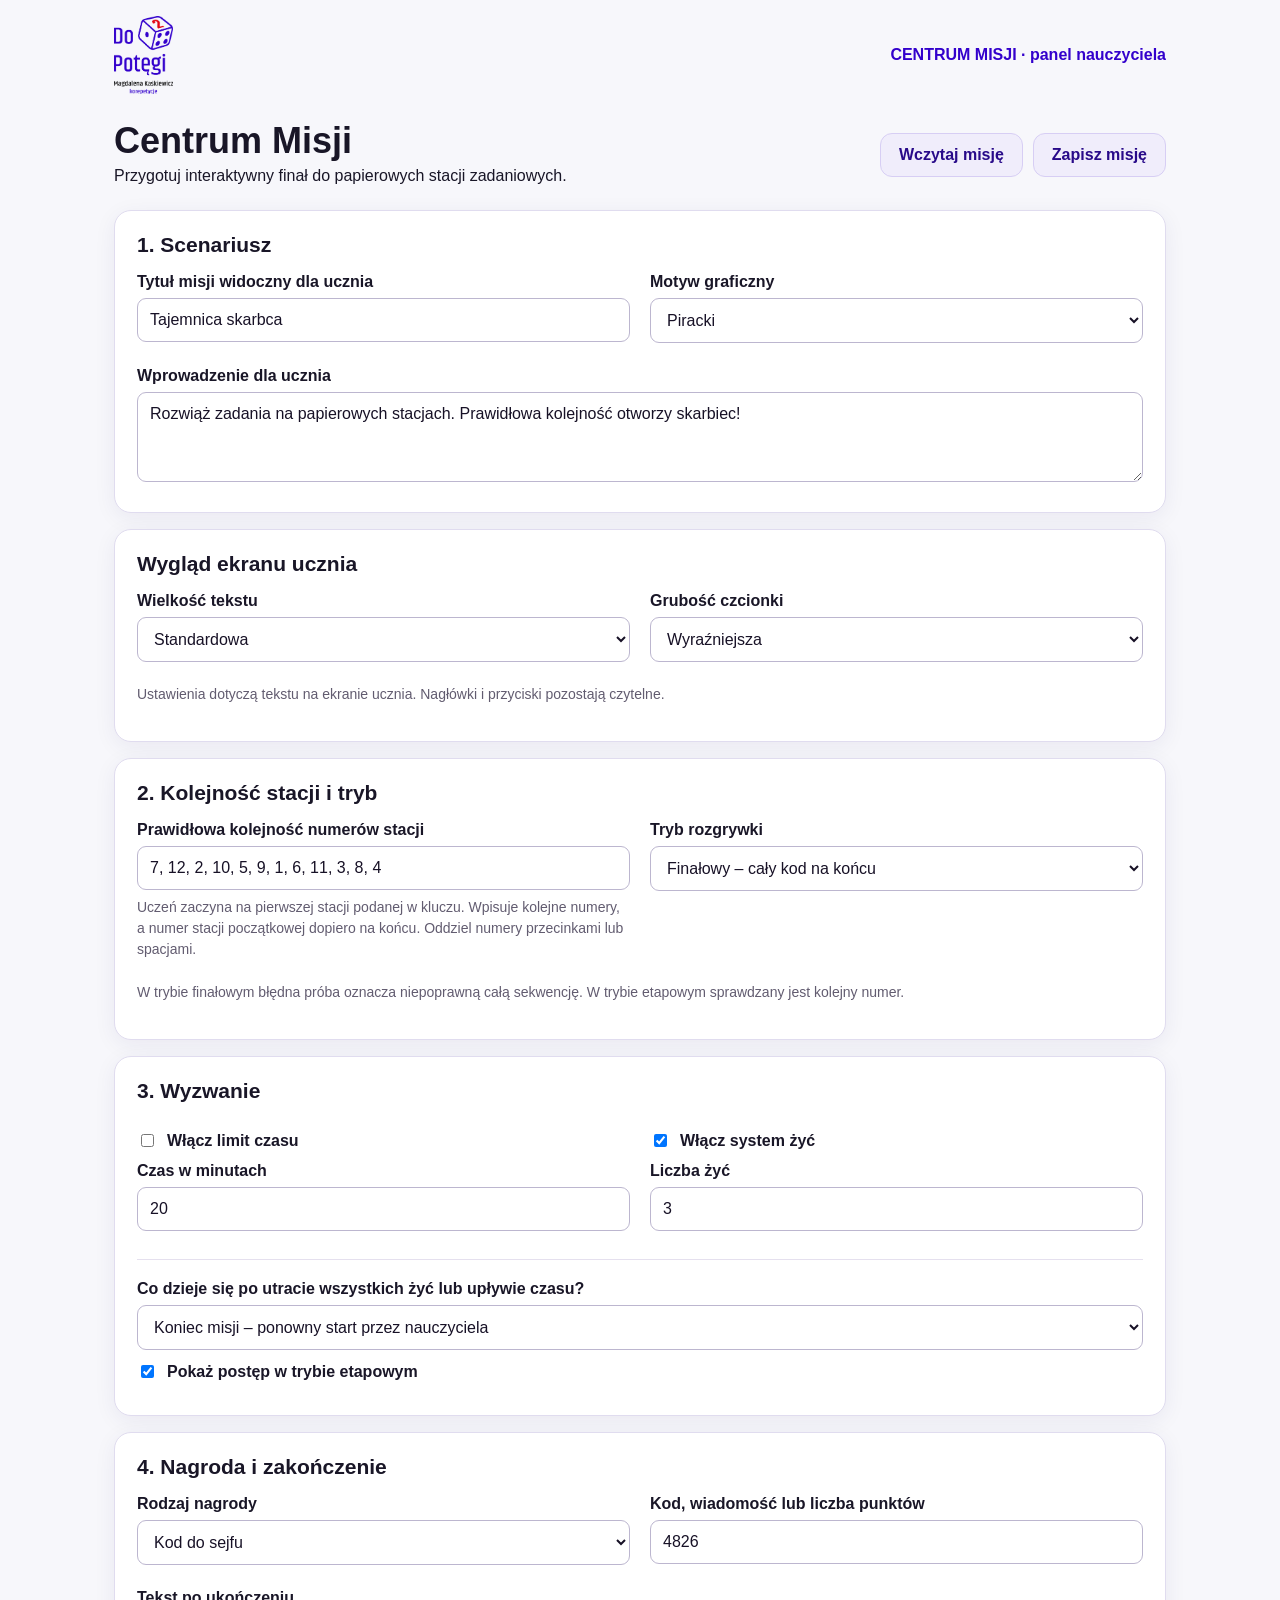
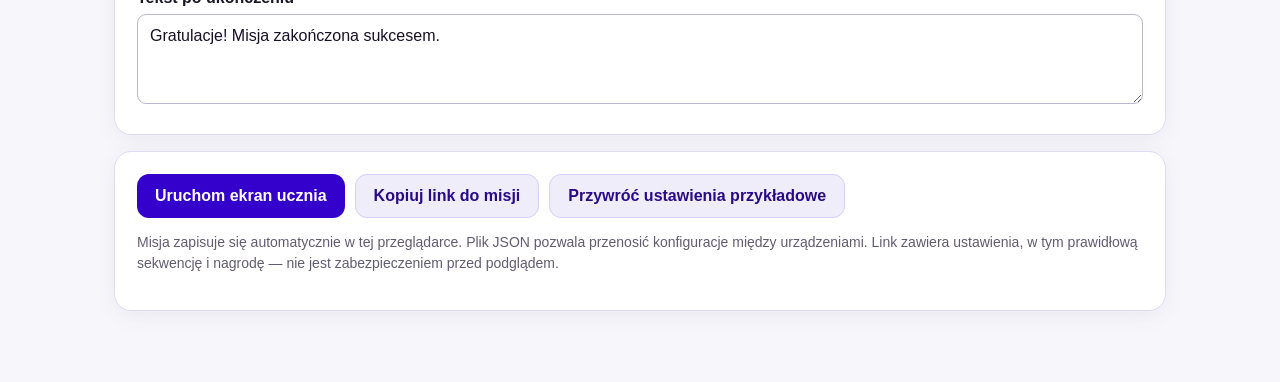
==== commit cdadecb9: "Add files via upload" ====
--- a/centrum_misji.html
+++ b/centrum_misji.html
@@ -89,21 +89,21 @@
 .game.theme-space::after{background:none!important}
 </style>
 <style id="mission-library-layout">
-body.missionEmbedded #appHeader,body.missionEmbedded #titleField,body.missionEmbedded #importBtn,body.missionEmbedded #exportBtn,body.missionEmbedded #copyLinkBtn,body.missionEmbedded #startBtn,body.missionEmbedded #teacherBtn{display:none!important}
+body.missionEmbedded #appHeader,body.missionEmbedded #importBtn,body.missionEmbedded #exportBtn,body.missionEmbedded #copyLinkBtn,body.missionEmbedded #startBtn,body.missionEmbedded #unusedTeacherBtn{display:none!important}
 body.missionEmbedded #editor{max-width:none;padding:10px 16px 20px}
-body.missionEmbedded #themeField{grid-column:1/-1}
+body.missionEmbedded #themeField{grid-column:auto}
 body.missionEmbedded .missionValidation{color:#c12525;font-size:14px;line-height:1.4;min-height:20px;margin:8px 0}
 html:has(body.missionEmbedded){overflow:hidden}
 body.missionEmbedded{overflow:hidden}
 body.missionEmbeddedPlay{overflow:hidden}
 body.missionEmbeddedPlay .game-header{min-height:80px}
 </style></head><body><header id="appHeader"><img alt="Do Potęgi" id="logoHead"/><div class="tag">CENTRUM MISJI · panel nauczyciela</div></header><div id="setupScreen"><main id="editor" class="setup" data-autoheight="events"><div class="top"><div><h1>Centrum Misji</h1><p>Przygotuj interaktywny finał do papierowych stacji zadaniowych.</p></div><div class="actions"><button class="secondary" id="importBtn">Wczytaj misję</button><button class="secondary" id="exportBtn">Zapisz misję</button></div></div>
-<section class="panel"><h2>1. Scenariusz</h2><div class="grid"><div class="field" id="titleField"><label for="title">Tytuł misji</label><input id="title" value="Tajemnica skarbca"/></div><div class="field" id="themeField"><label for="theme">Motyw graficzny</label><select id="theme"><option value="vault">Piracki</option><option value="space">Kosmos</option><option value="fantasy">Fantasy</option><option value="detective">Detektywistyczny</option><option value="lab">Laboratorium</option><option value="arcade">Dżungla</option></select></div></div><div class="field" style="margin-top:16px"><label for="story">Wprowadzenie dla ucznia</label><textarea id="story">Rozwiąż zadania na papierowych stacjach. Prawidłowa kolejność otworzy skarbiec!</textarea></div></section>
+<section class="panel"><h2>1. Scenariusz</h2><div class="grid"><div class="field" id="titleField"><label for="title">Tytuł misji widoczny dla ucznia</label><input id="title" value="Tajemnica skarbca"/></div><div class="field" id="themeField"><label for="theme">Motyw graficzny</label><select id="theme"><option value="vault">Piracki</option><option value="space">Kosmos</option><option value="fantasy">Fantasy</option><option value="detective">Detektywistyczny</option><option value="lab">Laboratorium</option><option value="arcade">Dżungla</option></select></div></div><div class="field" style="margin-top:16px"><label for="story">Wprowadzenie dla ucznia</label><textarea id="story">Rozwiąż zadania na papierowych stacjach. Prawidłowa kolejność otworzy skarbiec!</textarea></div></section>
 <section class="panel"><h2>Wygląd ekranu ucznia</h2><div class="grid"><div class="field"><label for="fontSize">Wielkość tekstu</label><select id="fontSize"><option value="normal">Standardowa</option><option value="large">Większa</option><option value="xlarge">Bardzo duża</option></select></div><div class="field"><label for="fontWeight">Grubość czcionki</label><select id="fontWeight"><option value="500">Standardowa</option><option selected="" value="600">Wyraźniejsza</option><option value="700">Pogrubiona</option></select></div></div><p class="hint">Ustawienia dotyczą tekstu na ekranie ucznia. Nagłówki i przyciski pozostają czytelne.</p></section><section class="panel"><h2>2. Kolejność stacji i tryb</h2><div class="grid"><div class="field"><label for="sequence">Prawidłowa kolejność numerów stacji</label><input id="sequence" placeholder="np. 7, 12, 2, 10, 5, 9, 1, 6, 11, 3, 8, 4" value="7, 12, 2, 10, 5, 9, 1, 6, 11, 3, 8, 4"/><small>Uczeń zaczyna na pierwszej stacji podanej w kluczu. Wpisuje kolejne numery, a numer stacji początkowej dopiero na końcu. Oddziel numery przecinkami lub spacjami.</small></div><div class="field"><label for="mode">Tryb rozgrywki</label><select id="mode"><option value="final">Finałowy – cały kod na końcu</option><option value="step">Etapowy – numer po każdej stacji</option></select></div></div><p class="hint">W trybie finałowym błędna próba oznacza niepoprawną całą sekwencję. W trybie etapowym sprawdzany jest kolejny numer.</p></section>
 <section class="panel"><h2>3. Wyzwanie</h2><div class="grid"><div><label class="check"><input id="timerOn" type="checkbox"/> Włącz limit czasu</label><div class="field"><label for="minutes">Czas w minutach</label><input id="minutes" max="999" min="1" type="number" value="20"/></div></div><div><label class="check"><input checked="" id="livesOn" type="checkbox"/> Włącz system żyć</label><div class="field"><label for="lives">Liczba żyć</label><input id="lives" max="99" min="1" type="number" value="3"/></div></div></div><hr class="divider"/><div class="field"><label for="failBehavior">Co dzieje się po utracie wszystkich żyć lub upływie czasu?</label><select id="failBehavior"><option value="teacher">Koniec misji – ponowny start przez nauczyciela</option><option value="restart">Koniec misji – uczeń może rozpocząć ponownie</option><option value="continue">Kontynuacja – można próbować dalej</option></select></div><label class="check"><input checked="" id="showProgress" type="checkbox"/> Pokaż postęp w trybie etapowym</label></section>
 <section class="panel"><h2>4. Nagroda i zakończenie</h2><div class="grid"><div class="field"><label for="rewardType">Rodzaj nagrody</label><select id="rewardType"><option value="code">Kod do sejfu</option><option value="text">Własna wiadomość</option><option value="points">Punkty</option></select></div><div class="field"><label for="reward">Kod, wiadomość lub liczba punktów</label><input id="reward" value="4826"/></div></div><div class="field" style="margin-top:16px"><label for="congrats">Tekst po ukończeniu</label><textarea id="congrats">Gratulacje! Misja zakończona sukcesem.</textarea></div></section>
 <section class="panel"><div class="actions"><button id="startBtn">Uruchom ekran ucznia</button><button class="secondary" id="copyLinkBtn">Kopiuj link do misji</button><button class="secondary" id="resetBtn">Przywróć ustawienia przykładowe</button></div><p class="hint">Misja zapisuje się automatycznie w tej przeglądarce. Plik JSON pozwala przenosić konfiguracje między urządzeniami. Link zawiera ustawienia, w tym prawidłową sekwencję i nagrodę — nie jest zabezpieczeniem przed podglądem.</p></section><input accept=".json,application/json" hidden="" id="fileInput" type="file"/></main></div>
-<div class="game theme-vault hidden" id="game"><div class="game-header"><img alt="Do Potęgi" class="game-logo" id="logoGame"/><button class="secondary no-print teacher-toggle" id="teacherBtn" title="Wróć do ustawień">⚙ Panel nauczyciela</button></div><div class="game-wrap"><div id="gameContent"></div></div></div>
+<div class="game theme-vault hidden" id="game"><div class="game-header"><img alt="Do Potęgi" class="game-logo" id="logoGame"/><button class="secondary no-print teacher-toggle" id="teacherBtn" title="Wróć do ustawień">⚙ Panel nauczyciela</button><button class="secondary teacher-toggle" id="missionFullscreenBtn" type="button">Pełny ekran</button><button class="secondary teacher-toggle" id="missionRestartBtn" type="button">Zagraj ponownie</button><button class="secondary teacher-toggle" id="missionCloseBtn" type="button">Zamknij</button></div><div class="game-wrap"><div id="gameContent"></div></div></div>
 <script>
 const LOGO='grafiki_misji/tlo_16.png';document.getElementById('logoHead').src=LOGO;document.getElementById('logoGame').src=LOGO;
 const inGameLibrary=window.parent!==window;
@@ -165,7 +165,7 @@
 let missionLibraryContext=null;
 function publishMission(){
  if(!missionLibraryContext||missionLibraryContext.mode!=='edit')return;
- const settings=collect();delete settings.title;
+ const settings=collect();
  let count=0,error='';
  try{count=validate(settings).length;}catch(e){error=e.message;}
  document.getElementById('missionLibraryError').textContent=error;
@@ -177,10 +177,10 @@
   stopClock();missionLibraryContext=context;
   document.body.classList.add('missionEmbedded');document.body.classList.toggle('missionEmbeddedPlay',context.mode==='play');
   if(context.payload&&context.payload.schema!==1){window.DoPotegiTryb.toast('Ta wersja ustawień misji wymaga nowszego pliku Centrum Misji.');return;}
-  const settings={...defaults,...(context.payload?.settings||{}),title:context.title||'Centrum Misji'};
+  const settings={...defaults,...(context.payload?.settings||{}),title:context.payload?.settings?.title||context.title||defaults.title};
   apply(settings);
   const hint=document.querySelector('#resetBtn').closest('.panel').querySelector('.hint');
-  hint.textContent='Nazwę, klasy i zapis ustawiasz nad formularzem. Kliknij „Zapisz grę”, aby dodać misję do „Moich gier”.';
+  hint.textContent='Nazwę zapisu i klasy ustawiasz nad formularzem. Tytuł dla ucznia wpisz w sekcji „Scenariusz”. Kliknij „Zapisz grę”, aby dodać misję do „Moich gier”.';
   if(context.mode==='edit'){
    $('game').classList.add('hidden');$('editor').classList.remove('hidden');publishMission();
   }else{
@@ -191,4 +191,22 @@
 }
 </script>
 
+<style>
+.game-header{gap:8px;flex-wrap:wrap;align-items:center;padding-bottom:12px}
+.game-header .game-logo{margin-right:auto}
+.game-header .teacher-toggle{background:var(--surface)!important;color:var(--ink)!important;border-color:var(--accent)!important;border-radius:12px;min-width:0}
+body:not(.missionEmbeddedPlay) #missionCloseBtn{display:none}
+@media(max-width:650px){.game-header .game-logo{width:60px;height:48px}.game-header .teacher-toggle{font-size:11px;padding:7px}}
+</style>
+<script>
+const missionSend=action=>window.parent.postMessage({channel:'do-potegi-html-v1',action},location.origin);
+$('teacherBtn').onclick=()=>{if(inGameLibrary){missionSend('mission-close');}else{stopClock();$('game').classList.add('hidden');$('editor').classList.remove('hidden');$('appHeader').classList.remove('hidden');}};
+$('missionCloseBtn').onclick=()=>missionSend('mission-close');
+$('missionRestartBtn').onclick=()=>{stopClock();launch(config);};
+$('missionFullscreenBtn').onclick=async()=>{
+ try{if(document.fullscreenElement){await document.exitFullscreen();}else if($('game').requestFullscreen){await $('game').requestFullscreen();}else{DoPotegiTryb.toast('Ta przeglądarka nie udostępnia pełnego ekranu. Gra wypełnia dostępne okno.');}}
+ catch(e){DoPotegiTryb.toast('Nie udało się włączyć pełnego ekranu. Możesz użyć klawisza F11 na komputerze.');}
+};
+document.addEventListener('fullscreenchange',()=>{$('missionFullscreenBtn').textContent=document.fullscreenElement?'Wyjdź z pełnego ekranu':'Pełny ekran';});
+</script>
 </body></html>
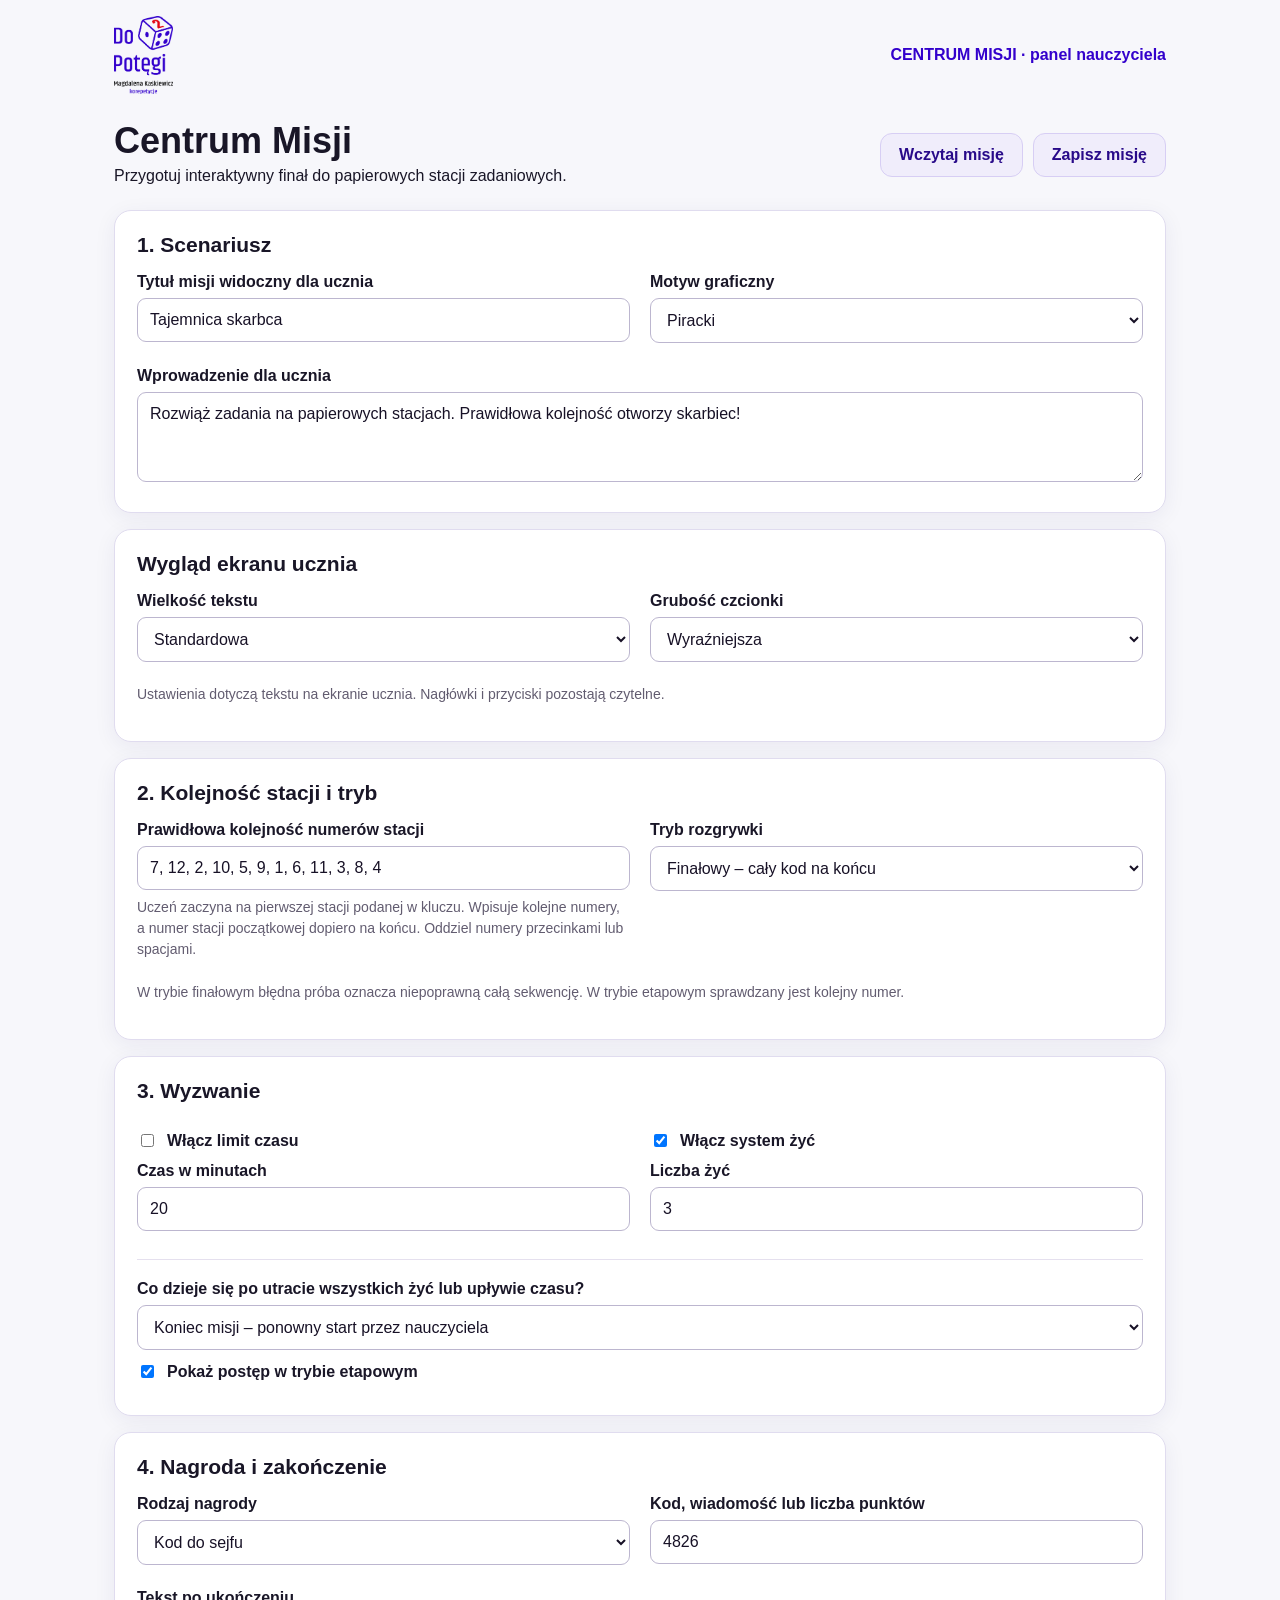
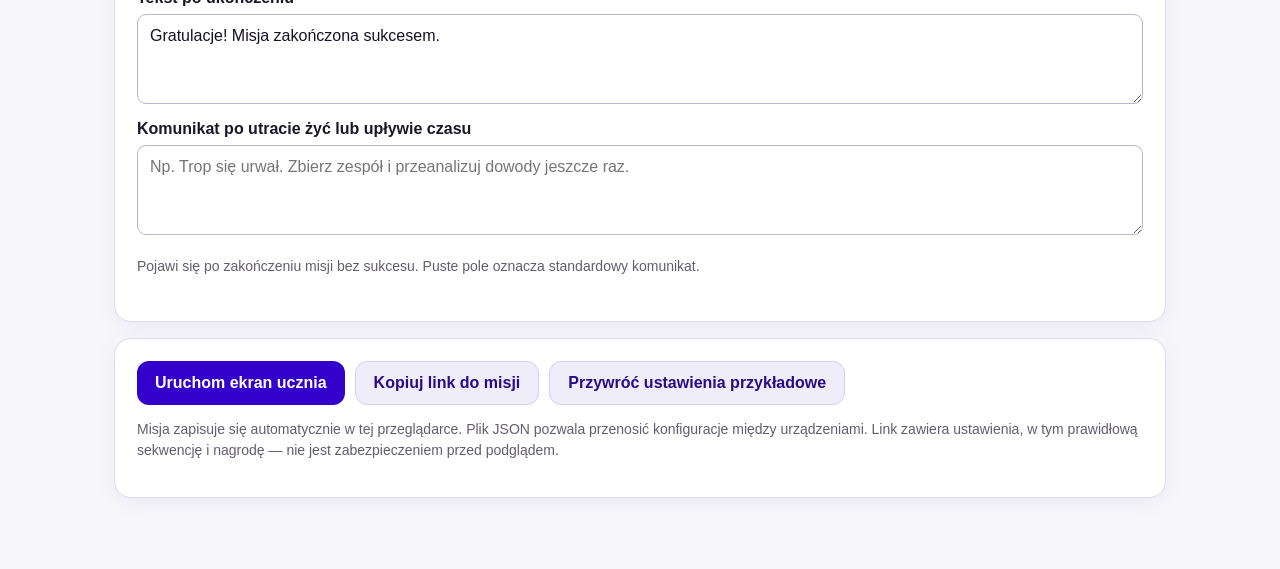
==== commit fbeb1fc4: "Add files via upload" ====
--- a/centrum_misji.html
+++ b/centrum_misji.html
@@ -101,13 +101,13 @@
 <section class="panel"><h2>1. Scenariusz</h2><div class="grid"><div class="field" id="titleField"><label for="title">Tytuł misji widoczny dla ucznia</label><input id="title" value="Tajemnica skarbca"/></div><div class="field" id="themeField"><label for="theme">Motyw graficzny</label><select id="theme"><option value="vault">Piracki</option><option value="space">Kosmos</option><option value="fantasy">Fantasy</option><option value="detective">Detektywistyczny</option><option value="lab">Laboratorium</option><option value="arcade">Dżungla</option></select></div></div><div class="field" style="margin-top:16px"><label for="story">Wprowadzenie dla ucznia</label><textarea id="story">Rozwiąż zadania na papierowych stacjach. Prawidłowa kolejność otworzy skarbiec!</textarea></div></section>
 <section class="panel"><h2>Wygląd ekranu ucznia</h2><div class="grid"><div class="field"><label for="fontSize">Wielkość tekstu</label><select id="fontSize"><option value="normal">Standardowa</option><option value="large">Większa</option><option value="xlarge">Bardzo duża</option></select></div><div class="field"><label for="fontWeight">Grubość czcionki</label><select id="fontWeight"><option value="500">Standardowa</option><option selected="" value="600">Wyraźniejsza</option><option value="700">Pogrubiona</option></select></div></div><p class="hint">Ustawienia dotyczą tekstu na ekranie ucznia. Nagłówki i przyciski pozostają czytelne.</p></section><section class="panel"><h2>2. Kolejność stacji i tryb</h2><div class="grid"><div class="field"><label for="sequence">Prawidłowa kolejność numerów stacji</label><input id="sequence" placeholder="np. 7, 12, 2, 10, 5, 9, 1, 6, 11, 3, 8, 4" value="7, 12, 2, 10, 5, 9, 1, 6, 11, 3, 8, 4"/><small>Uczeń zaczyna na pierwszej stacji podanej w kluczu. Wpisuje kolejne numery, a numer stacji początkowej dopiero na końcu. Oddziel numery przecinkami lub spacjami.</small></div><div class="field"><label for="mode">Tryb rozgrywki</label><select id="mode"><option value="final">Finałowy – cały kod na końcu</option><option value="step">Etapowy – numer po każdej stacji</option></select></div></div><p class="hint">W trybie finałowym błędna próba oznacza niepoprawną całą sekwencję. W trybie etapowym sprawdzany jest kolejny numer.</p></section>
 <section class="panel"><h2>3. Wyzwanie</h2><div class="grid"><div><label class="check"><input id="timerOn" type="checkbox"/> Włącz limit czasu</label><div class="field"><label for="minutes">Czas w minutach</label><input id="minutes" max="999" min="1" type="number" value="20"/></div></div><div><label class="check"><input checked="" id="livesOn" type="checkbox"/> Włącz system żyć</label><div class="field"><label for="lives">Liczba żyć</label><input id="lives" max="99" min="1" type="number" value="3"/></div></div></div><hr class="divider"/><div class="field"><label for="failBehavior">Co dzieje się po utracie wszystkich żyć lub upływie czasu?</label><select id="failBehavior"><option value="teacher">Koniec misji – ponowny start przez nauczyciela</option><option value="restart">Koniec misji – uczeń może rozpocząć ponownie</option><option value="continue">Kontynuacja – można próbować dalej</option></select></div><label class="check"><input checked="" id="showProgress" type="checkbox"/> Pokaż postęp w trybie etapowym</label></section>
-<section class="panel"><h2>4. Nagroda i zakończenie</h2><div class="grid"><div class="field"><label for="rewardType">Rodzaj nagrody</label><select id="rewardType"><option value="code">Kod do sejfu</option><option value="text">Własna wiadomość</option><option value="points">Punkty</option></select></div><div class="field"><label for="reward">Kod, wiadomość lub liczba punktów</label><input id="reward" value="4826"/></div></div><div class="field" style="margin-top:16px"><label for="congrats">Tekst po ukończeniu</label><textarea id="congrats">Gratulacje! Misja zakończona sukcesem.</textarea></div></section>
+<section class="panel"><h2>4. Nagroda i zakończenie</h2><div class="grid"><div class="field"><label for="rewardType">Rodzaj nagrody</label><select id="rewardType"><option value="code">Kod do sejfu</option><option value="text">Własna wiadomość</option><option value="points">Punkty</option></select></div><div class="field"><label for="reward">Kod, wiadomość lub liczba punktów</label><input id="reward" value="4826"/></div></div><div class="field" style="margin-top:16px"><label for="congrats">Tekst po ukończeniu</label><textarea id="congrats">Gratulacje! Misja zakończona sukcesem.</textarea></div><div class="field" style="margin-top:16px"><label for="failureMessage">Komunikat po utracie żyć lub upływie czasu</label><textarea id="failureMessage" placeholder="Np. Trop się urwał. Zbierz zespół i przeanalizuj dowody jeszcze raz."></textarea><p class="hint">Pojawi się po zakończeniu misji bez sukcesu. Puste pole oznacza standardowy komunikat.</p></div></section>
 <section class="panel"><div class="actions"><button id="startBtn">Uruchom ekran ucznia</button><button class="secondary" id="copyLinkBtn">Kopiuj link do misji</button><button class="secondary" id="resetBtn">Przywróć ustawienia przykładowe</button></div><p class="hint">Misja zapisuje się automatycznie w tej przeglądarce. Plik JSON pozwala przenosić konfiguracje między urządzeniami. Link zawiera ustawienia, w tym prawidłową sekwencję i nagrodę — nie jest zabezpieczeniem przed podglądem.</p></section><input accept=".json,application/json" hidden="" id="fileInput" type="file"/></main></div>
 <div class="game theme-vault hidden" id="game"><div class="game-header"><img alt="Do Potęgi" class="game-logo" id="logoGame"/><button class="secondary no-print teacher-toggle" id="teacherBtn" title="Wróć do ustawień">⚙ Panel nauczyciela</button><button class="secondary teacher-toggle" id="missionFullscreenBtn" type="button">Pełny ekran</button><button class="secondary teacher-toggle" id="missionRestartBtn" type="button">Zagraj ponownie</button><button class="secondary teacher-toggle" id="missionCloseBtn" type="button">Zamknij</button></div><div class="game-wrap"><div id="gameContent"></div></div></div>
 <script>
 const LOGO='grafiki_misji/tlo_16.png';document.getElementById('logoHead').src=LOGO;document.getElementById('logoGame').src=LOGO;
 const inGameLibrary=window.parent!==window;
-const ids=['title','theme','story','sequence','mode','timerOn','minutes','livesOn','lives','failBehavior','showProgress','rewardType','reward','congrats','fontSize','fontWeight'];const $=id=>document.getElementById(id);let config=null,gameState=null,interval=null;
+const ids=['title','theme','story','sequence','mode','timerOn','minutes','livesOn','lives','failBehavior','showProgress','rewardType','reward','congrats','failureMessage','fontSize','fontWeight'];const $=id=>document.getElementById(id);let config=null,gameState=null,interval=null;
 const defaults=Object.fromEntries(ids.map(id=>[id,$(id).type==='checkbox'?$(id).checked:$(id).value]));
 function collect(){return Object.fromEntries(ids.map(id=>[id,$(id).type==='checkbox'?$(id).checked:$(id).value]));}
 function apply(obj){ids.forEach(id=>{if(Object.hasOwn(obj,id)){if($(id).type==='checkbox')$(id).checked=!!obj[id];else $(id).value=String(obj[id]);}});}
@@ -116,12 +116,27 @@
 function validate(c){let seq=parseSeq(c.sequence);if(!seq.length)throw Error('Wpisz prawidłową kolejność stacji.');if(new Set(seq).size!==seq.length)throw Error('Każdy numer stacji może wystąpić tylko raz.');if(c.timerOn&&(!Number.isInteger(+c.minutes)||+c.minutes<1||+c.minutes>999))throw Error('Czas musi wynosić od 1 do 999 minut.');if(c.livesOn&&(!Number.isInteger(+c.lives)||+c.lives<1||+c.lives>99))throw Error('Liczba żyć musi wynosić od 1 do 99.');return seq;}
 function esc(s){return String(s).replace(/[&<>"']/g,c=>({'&':'&amp;','<':'&lt;','>':'&gt;','"':'&quot;',"'":'&#39;'}[c]));}
 function launch(c){let seq=validate(c);seq=seq.slice(1).concat(seq[0]);config={...c};gameState={seq,index:0,errors:0,lives:c.livesOn?+c.lives:null,seconds:c.timerOn?+c.minutes*60:null,status:'intro',feedback:''};$('editor').classList.add('hidden');$('appHeader').classList.add('hidden');$('game').className='game theme-'+c.theme+' size-'+(c.fontSize||'normal');$('game').style.setProperty('--game-weight',c.fontWeight||'600');window.scrollTo(0,0);render();}
+function stationPrompt(c,s){
+ const start=parseSeq(c.sequence)[0];
+ const current=s.index===0?start:s.seq[s.index-1];
+ const themes={
+  detective:[`Analizujesz dowód nr ${current}.`,'Rozwiąż zadanie i wskaż numer kolejnego dowodu.','Numer kolejnego dowodu'],
+  vault:[`Twoja załoga bada wyspę nr ${current}.`,'Rozwiąż zadanie i obierz kurs na kolejną wyspę.','Numer kolejnej wyspy'],
+  space:[`Badasz sektor kosmiczny nr ${current}.`,'Rozwiąż zadanie i wyznacz kurs do kolejnego sektora.','Numer kolejnego sektora'],
+  fantasy:[`Odkrywasz tajemnice komnaty nr ${current}.`,'Rozwiąż zadanie i odszukaj numer kolejnej komnaty.','Numer kolejnej komnaty'],
+  lab:[`Analizujesz próbkę nr ${current}.`,'Rozwiąż zadanie i ustal numer kolejnej próbki.','Numer kolejnej próbki'],
+  arcade:[`Twoja wyprawa dotarła do obozu nr ${current}.`,'Rozwiąż zadanie i znajdź drogę do kolejnego obozu.','Numer kolejnego obozu']
+ };
+ const text=themes[c.theme]||[`Rozwiązujesz zadanie ze stacji nr ${current}.`,'Wpisz numer kolejnej stacji.','Numer kolejnej stacji'];
+ return {current,heading:text[0],description:text[1],label:text[2]};
+}
 function render(){let s=gameState,c=config,g=$('gameContent');let time=s.seconds===null?'Bez limitu':`${Math.floor(s.seconds/60).toString().padStart(2,'0')}:${(s.seconds%60).toString().padStart(2,'0')}`;let stat=`<div class="stats"><div class="stat"><span>CZAS</span><strong id="clock">${time}</strong></div>${c.livesOn?`<div class="stat"><span>ŻYCIA</span><strong>${s.lives>0?'<span class="life-hearts">'+Array.from({length:Math.min(s.lives,30)},()=>'<span class="heart">♥</span>').join('')+'</span>':'0'}</strong></div>`:''}<div class="stat"><span>BŁĘDNE PRÓBY</span><strong>${s.errors}</strong></div></div>`;let top=`<div class="eyebrow">CENTRUM MISJI · DO POTĘGI</div><h1>${esc(c.title)}</h1>`;
 if(s.status==='intro'){g.innerHTML=top+`<div class="game-card"><p>${esc(c.story).replace(/\n/g,'<br>')}</p><p class="hint">${c.mode==='final'?'Rozpocznij od stacji '+esc(parseSeq(c.sequence)[0])+'. Zapisuj numery kolejnych stacji, a numer stacji początkowej wpisz dopiero na końcu.':'Zacznij od stacji '+esc(parseSeq(c.sequence)[0])+'. Po jej rozwiązaniu wpisz numer następnej stacji. Numer stacji początkowej wpisz na samym końcu.'}</p><button id="begin">Rozpocznij misję</button></div>`;$('begin').onclick=()=>{s.status='playing';render();startClock()};return;}
 if(s.status==='won'){let type=c.rewardType,tag=type==='code'?'KOD DO SEJFU':type==='points'?'ZDOBYTE PUNKTY':'TWOJA NAGRODA';g.innerHTML=top+`<div class="game-card" style="text-align:center"><div class="confetti">★ ✦ ★</div><h2>Misja zakończona!</h2><p>${esc(c.congrats).replace(/\n/g,'<br>')}</p><div class="eyebrow">${tag}</div><div class="result">${esc(c.reward)}</div><p>Błędne próby: ${s.errors}</p><button id="again">Nowa próba</button></div>`;$('again').onclick=()=>launch(config);return;}
-if(s.status==='lost'){g.innerHTML=top+`<div class="game-card" style="text-align:center"><div class="confetti">⌛</div><h2>Misja zakończona</h2><p>${s.failReason==='time'?'Upłynął czas.':'Wykorzystano wszystkie życia.'}</p><p>Możesz omówić rozwiązania z nauczycielem.</p>${c.failBehavior==='restart'?'<button id="again">Spróbuj ponownie</button>':'<p class="hint">Ponowne uruchomienie jest dostępne w panelu nauczyciela.</p>'}</div>`;if($('again'))$('again').onclick=()=>launch(config);return;}
+if(s.status==='lost'){g.innerHTML=top+`<div class="game-card" style="text-align:center"><div class="confetti">⌛</div><h2>Misja zakończona</h2><p>${s.failReason==='time'?'Upłynął czas.':'Wykorzystano wszystkie życia.'}</p><p>${esc(c.failureMessage?.trim()||'Możesz omówić rozwiązania z nauczycielem.').replace(/\n/g,'<br>')}</p>${c.failBehavior==='restart'?'<button id="again">Spróbuj ponownie</button>':'<p class="hint">Ponowne uruchomienie jest dostępne w panelu nauczyciela.</p>'}</div>`;if($('again'))$('again').onclick=()=>launch(config);return;}
+const station=stationPrompt(c,s);
 let progress=c.mode==='step'&&c.showProgress?`<p class="hint">Etap ${s.index+1} z ${s.seq.length}</p><div class="progress"><div style="width:${s.index/s.seq.length*100}%"></div></div>`:'';
-g.innerHTML=top+stat+`<div class="game-card">${progress}<h2>${c.mode==='final'?'Wprowadź kod stacji':'Podaj kolejny numer stacji'}</h2><p>${c.mode==='final'?'Zaczynasz na stacji '+esc(parseSeq(c.sequence)[0])+'. Wpisz numery kolejnych stacji, kończąc na numerze stacji początkowej. Oddziel je przecinkami lub spacjami.':'Zaczynasz na stacji '+esc(parseSeq(c.sequence)[0])+'. Wpisz numer następnej stacji wskazanej przez rozwiązanie. Numer stacji początkowej podaj dopiero na końcu.'}</p><form id="answerForm"><div class="field"><label for="answer">${c.mode==='final'?'Kolejność stacji':'Numer stacji'}</label><input id="answer" inputmode="numeric" autocomplete="off" placeholder="${c.mode==='final'?'np. 12, 2, 10, 5, 9, 1, 6, 11, 3, 8, 4, 7':'np. 12'}" required></div><div class="actions"><button type="submit">${c.mode==='final'?'Odblokuj':'Zatwierdź'}</button></div></form><div class="feedback ${s.feedback.startsWith('Nie')?'error':'success'}" role="status">${esc(s.feedback)}</div></div>`;
+g.innerHTML=top+stat+`<div class="game-card">${progress}<h2>${c.mode==='final'?'Wprowadź kod stacji':esc(station.heading)}</h2><p>${c.mode==='final'?'Zaczynasz na stacji '+esc(parseSeq(c.sequence)[0])+'. Wpisz numery kolejnych stacji, kończąc na numerze stacji początkowej. Oddziel je przecinkami lub spacjami.':esc(station.description)+' <strong>Aktualna stacja: '+esc(station.current)+'.</strong> Numer stacji początkowej podaj na samym końcu.'}</p><form id="answerForm"><div class="field"><label for="answer">${c.mode==='final'?'Kolejność stacji':esc(station.label)}</label><input id="answer" inputmode="numeric" autocomplete="off" placeholder="${c.mode==='final'?'np. 12, 2, 10, 5, 9, 1, 6, 11, 3, 8, 4, 7':'np. 12'}" required></div><div class="actions"><button type="submit">${c.mode==='final'?'Odblokuj':'Zatwierdź'}</button></div></form><div class="feedback ${s.feedback.startsWith('Nie')?'error':'success'}" role="status">${esc(s.feedback)}</div></div>`;
 $('answerForm').onsubmit=e=>{e.preventDefault();let raw=$('answer').value;let given;try{given=parseSeq(raw)}catch(e){s.feedback=e.message;render();return}if(c.mode==='step'&&given.length!==1){s.feedback='Wpisz jeden numer stacji.';render();return}let correct=c.mode==='final'?given.length===s.seq.length&&given.every((v,i)=>v===s.seq[i]):given[0]===s.seq[s.index];if(correct){if(c.mode==='final'||++s.index===s.seq.length){s.status='won';stopClock()}else s.feedback='Dobrze! Przejdź do kolejnego etapu.';}else{s.errors++;s.feedback='Niepoprawny kod. Sprawdź rozwiązania i spróbuj ponownie.';if(c.livesOn){s.lives=Math.max(0,s.lives-1);if(s.lives===0&&c.failBehavior!=='continue'){s.status='lost';s.failReason='lives';stopClock()}}}render();if(s.status==='playing')$('answer').focus()};}
 function stopClock(){if(interval!==null){clearInterval(interval);interval=null;}}
 function startClock(){stopClock();if(!config.timerOn)return;interval=setInterval(()=>{let s=gameState;if(!s||s.status!=='playing'){stopClock();return}if(s.seconds>0)s.seconds--;let clock=$('clock');if(clock)clock.textContent=`${Math.floor(s.seconds/60).toString().padStart(2,'0')}:${(s.seconds%60).toString().padStart(2,'0')}`;if(s.seconds===0){stopClock();if(config.failBehavior==='continue'){s.seconds=null;config.timerOn=false;s.feedback='Czas minął, ale możesz kontynuować.';render()}else{s.status='lost';s.failReason='time';render()}}},1000)}
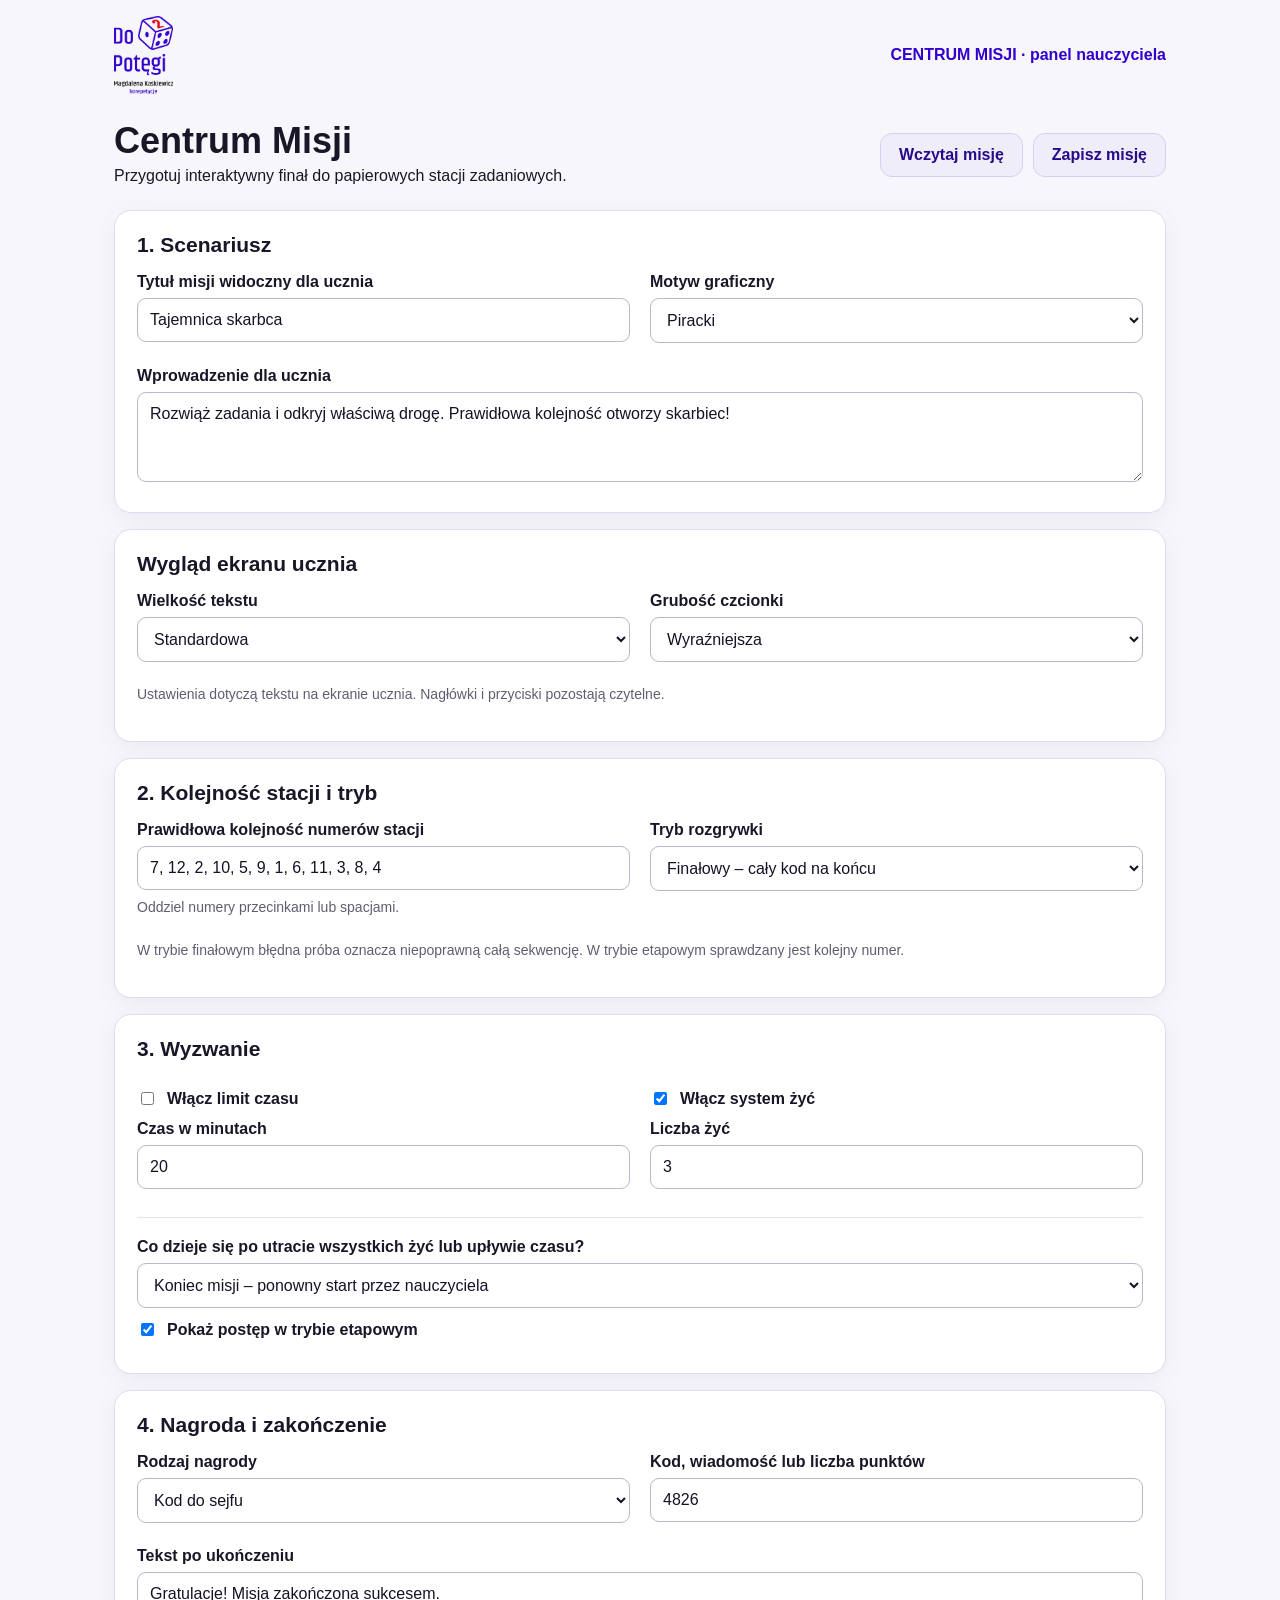
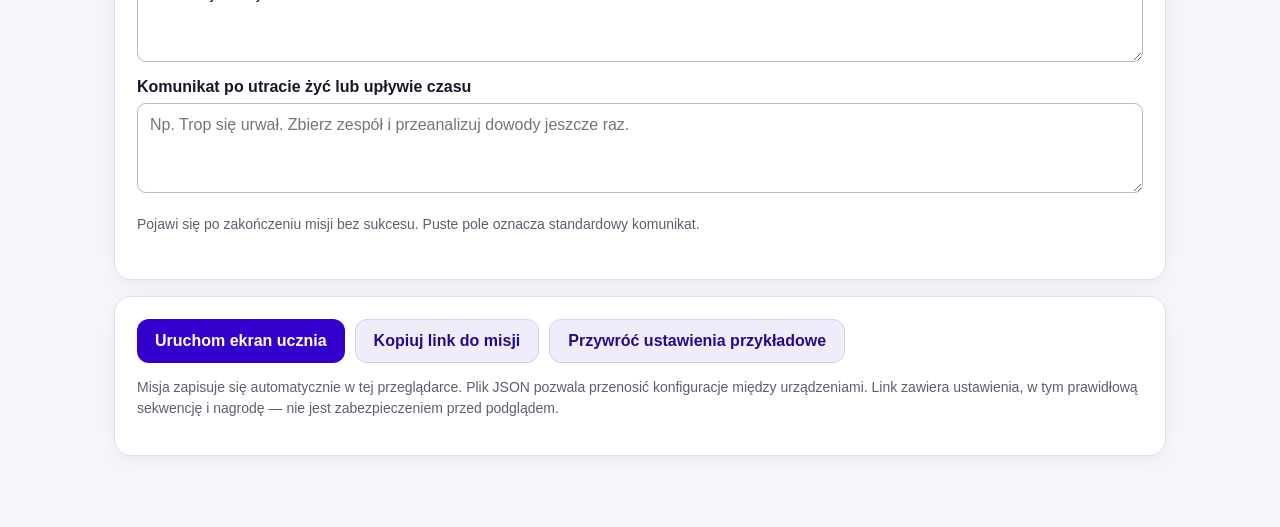
==== commit b46203af: "Add files via upload" ====
--- a/centrum_misji.html
+++ b/centrum_misji.html
@@ -98,8 +98,8 @@
 body.missionEmbeddedPlay{overflow:hidden}
 body.missionEmbeddedPlay .game-header{min-height:80px}
 </style></head><body><header id="appHeader"><img alt="Do Potęgi" id="logoHead"/><div class="tag">CENTRUM MISJI · panel nauczyciela</div></header><div id="setupScreen"><main id="editor" class="setup" data-autoheight="events"><div class="top"><div><h1>Centrum Misji</h1><p>Przygotuj interaktywny finał do papierowych stacji zadaniowych.</p></div><div class="actions"><button class="secondary" id="importBtn">Wczytaj misję</button><button class="secondary" id="exportBtn">Zapisz misję</button></div></div>
-<section class="panel"><h2>1. Scenariusz</h2><div class="grid"><div class="field" id="titleField"><label for="title">Tytuł misji widoczny dla ucznia</label><input id="title" value="Tajemnica skarbca"/></div><div class="field" id="themeField"><label for="theme">Motyw graficzny</label><select id="theme"><option value="vault">Piracki</option><option value="space">Kosmos</option><option value="fantasy">Fantasy</option><option value="detective">Detektywistyczny</option><option value="lab">Laboratorium</option><option value="arcade">Dżungla</option></select></div></div><div class="field" style="margin-top:16px"><label for="story">Wprowadzenie dla ucznia</label><textarea id="story">Rozwiąż zadania na papierowych stacjach. Prawidłowa kolejność otworzy skarbiec!</textarea></div></section>
-<section class="panel"><h2>Wygląd ekranu ucznia</h2><div class="grid"><div class="field"><label for="fontSize">Wielkość tekstu</label><select id="fontSize"><option value="normal">Standardowa</option><option value="large">Większa</option><option value="xlarge">Bardzo duża</option></select></div><div class="field"><label for="fontWeight">Grubość czcionki</label><select id="fontWeight"><option value="500">Standardowa</option><option selected="" value="600">Wyraźniejsza</option><option value="700">Pogrubiona</option></select></div></div><p class="hint">Ustawienia dotyczą tekstu na ekranie ucznia. Nagłówki i przyciski pozostają czytelne.</p></section><section class="panel"><h2>2. Kolejność stacji i tryb</h2><div class="grid"><div class="field"><label for="sequence">Prawidłowa kolejność numerów stacji</label><input id="sequence" placeholder="np. 7, 12, 2, 10, 5, 9, 1, 6, 11, 3, 8, 4" value="7, 12, 2, 10, 5, 9, 1, 6, 11, 3, 8, 4"/><small>Uczeń zaczyna na pierwszej stacji podanej w kluczu. Wpisuje kolejne numery, a numer stacji początkowej dopiero na końcu. Oddziel numery przecinkami lub spacjami.</small></div><div class="field"><label for="mode">Tryb rozgrywki</label><select id="mode"><option value="final">Finałowy – cały kod na końcu</option><option value="step">Etapowy – numer po każdej stacji</option></select></div></div><p class="hint">W trybie finałowym błędna próba oznacza niepoprawną całą sekwencję. W trybie etapowym sprawdzany jest kolejny numer.</p></section>
+<section class="panel"><h2>1. Scenariusz</h2><div class="grid"><div class="field" id="titleField"><label for="title">Tytuł misji widoczny dla ucznia</label><input id="title" value="Tajemnica skarbca"/></div><div class="field" id="themeField"><label for="theme">Motyw graficzny</label><select id="theme"><option value="vault">Piracki</option><option value="space">Kosmos</option><option value="fantasy">Fantasy</option><option value="detective">Detektywistyczny</option><option value="lab">Laboratorium</option><option value="arcade">Dżungla</option></select></div></div><div class="field" style="margin-top:16px"><label for="story">Wprowadzenie dla ucznia</label><textarea id="story">Rozwiąż zadania i odkryj właściwą drogę. Prawidłowa kolejność otworzy skarbiec!</textarea></div></section>
+<section class="panel"><h2>Wygląd ekranu ucznia</h2><div class="grid"><div class="field"><label for="fontSize">Wielkość tekstu</label><select id="fontSize"><option value="normal">Standardowa</option><option value="large">Większa</option><option value="xlarge">Bardzo duża</option></select></div><div class="field"><label for="fontWeight">Grubość czcionki</label><select id="fontWeight"><option value="500">Standardowa</option><option selected="" value="600">Wyraźniejsza</option><option value="700">Pogrubiona</option></select></div></div><p class="hint">Ustawienia dotyczą tekstu na ekranie ucznia. Nagłówki i przyciski pozostają czytelne.</p></section><section class="panel"><h2>2. Kolejność stacji i tryb</h2><div class="grid"><div class="field"><label for="sequence">Prawidłowa kolejność numerów stacji</label><input id="sequence" placeholder="np. 7, 12, 2, 10, 5, 9, 1, 6, 11, 3, 8, 4" value="7, 12, 2, 10, 5, 9, 1, 6, 11, 3, 8, 4"/><small>Oddziel numery przecinkami lub spacjami.</small></div><div class="field"><label for="mode">Tryb rozgrywki</label><select id="mode"><option value="final">Finałowy – cały kod na końcu</option><option value="step">Etapowy – numer po każdej stacji</option></select></div></div><p class="hint">W trybie finałowym błędna próba oznacza niepoprawną całą sekwencję. W trybie etapowym sprawdzany jest kolejny numer.</p></section>
 <section class="panel"><h2>3. Wyzwanie</h2><div class="grid"><div><label class="check"><input id="timerOn" type="checkbox"/> Włącz limit czasu</label><div class="field"><label for="minutes">Czas w minutach</label><input id="minutes" max="999" min="1" type="number" value="20"/></div></div><div><label class="check"><input checked="" id="livesOn" type="checkbox"/> Włącz system żyć</label><div class="field"><label for="lives">Liczba żyć</label><input id="lives" max="99" min="1" type="number" value="3"/></div></div></div><hr class="divider"/><div class="field"><label for="failBehavior">Co dzieje się po utracie wszystkich żyć lub upływie czasu?</label><select id="failBehavior"><option value="teacher">Koniec misji – ponowny start przez nauczyciela</option><option value="restart">Koniec misji – uczeń może rozpocząć ponownie</option><option value="continue">Kontynuacja – można próbować dalej</option></select></div><label class="check"><input checked="" id="showProgress" type="checkbox"/> Pokaż postęp w trybie etapowym</label></section>
 <section class="panel"><h2>4. Nagroda i zakończenie</h2><div class="grid"><div class="field"><label for="rewardType">Rodzaj nagrody</label><select id="rewardType"><option value="code">Kod do sejfu</option><option value="text">Własna wiadomość</option><option value="points">Punkty</option></select></div><div class="field"><label for="reward">Kod, wiadomość lub liczba punktów</label><input id="reward" value="4826"/></div></div><div class="field" style="margin-top:16px"><label for="congrats">Tekst po ukończeniu</label><textarea id="congrats">Gratulacje! Misja zakończona sukcesem.</textarea></div><div class="field" style="margin-top:16px"><label for="failureMessage">Komunikat po utracie żyć lub upływie czasu</label><textarea id="failureMessage" placeholder="Np. Trop się urwał. Zbierz zespół i przeanalizuj dowody jeszcze raz."></textarea><p class="hint">Pojawi się po zakończeniu misji bez sukcesu. Puste pole oznacza standardowy komunikat.</p></div></section>
 <section class="panel"><div class="actions"><button id="startBtn">Uruchom ekran ucznia</button><button class="secondary" id="copyLinkBtn">Kopiuj link do misji</button><button class="secondary" id="resetBtn">Przywróć ustawienia przykładowe</button></div><p class="hint">Misja zapisuje się automatycznie w tej przeglądarce. Plik JSON pozwala przenosić konfiguracje między urządzeniami. Link zawiera ustawienia, w tym prawidłową sekwencję i nagrodę — nie jest zabezpieczeniem przed podglądem.</p></section><input accept=".json,application/json" hidden="" id="fileInput" type="file"/></main></div>
@@ -116,6 +116,7 @@
 function validate(c){let seq=parseSeq(c.sequence);if(!seq.length)throw Error('Wpisz prawidłową kolejność stacji.');if(new Set(seq).size!==seq.length)throw Error('Każdy numer stacji może wystąpić tylko raz.');if(c.timerOn&&(!Number.isInteger(+c.minutes)||+c.minutes<1||+c.minutes>999))throw Error('Czas musi wynosić od 1 do 999 minut.');if(c.livesOn&&(!Number.isInteger(+c.lives)||+c.lives<1||+c.lives>99))throw Error('Liczba żyć musi wynosić od 1 do 99.');return seq;}
 function esc(s){return String(s).replace(/[&<>"']/g,c=>({'&':'&amp;','<':'&lt;','>':'&gt;','"':'&quot;',"'":'&#39;'}[c]));}
 function launch(c){let seq=validate(c);seq=seq.slice(1).concat(seq[0]);config={...c};gameState={seq,index:0,errors:0,lives:c.livesOn?+c.lives:null,seconds:c.timerOn?+c.minutes*60:null,status:'intro',feedback:''};$('editor').classList.add('hidden');$('appHeader').classList.add('hidden');$('game').className='game theme-'+c.theme+' size-'+(c.fontSize||'normal');$('game').style.setProperty('--game-weight',c.fontWeight||'600');window.scrollTo(0,0);render();}
+function missionWords(c){return ({detective:['dowodów','dowodu'],vault:['wysp','wyspy'],space:['sektorów','sektora'],fantasy:['komnat','komnaty'],lab:['próbek','próbki'],arcade:['obozów','obozu']})[c.theme]||['punktów','punktu'];}
 function stationPrompt(c,s){
  const start=parseSeq(c.sequence)[0];
  const current=s.index===0?start:s.seq[s.index-1];
@@ -127,17 +128,17 @@
   lab:[`Analizujesz próbkę nr ${current}.`,'Rozwiąż zadanie i ustal numer kolejnej próbki.','Numer kolejnej próbki'],
   arcade:[`Twoja wyprawa dotarła do obozu nr ${current}.`,'Rozwiąż zadanie i znajdź drogę do kolejnego obozu.','Numer kolejnego obozu']
  };
- const text=themes[c.theme]||[`Rozwiązujesz zadanie ze stacji nr ${current}.`,'Wpisz numer kolejnej stacji.','Numer kolejnej stacji'];
+ const text=themes[c.theme]||[`Rozwiązujesz zadanie w punkcie nr ${current}.`,'Wpisz numer kolejnego punktu.','Numer kolejnego punktu'];
  return {current,heading:text[0],description:text[1],label:text[2]};
 }
 function render(){let s=gameState,c=config,g=$('gameContent');let time=s.seconds===null?'Bez limitu':`${Math.floor(s.seconds/60).toString().padStart(2,'0')}:${(s.seconds%60).toString().padStart(2,'0')}`;let stat=`<div class="stats"><div class="stat"><span>CZAS</span><strong id="clock">${time}</strong></div>${c.livesOn?`<div class="stat"><span>ŻYCIA</span><strong>${s.lives>0?'<span class="life-hearts">'+Array.from({length:Math.min(s.lives,30)},()=>'<span class="heart">♥</span>').join('')+'</span>':'0'}</strong></div>`:''}<div class="stat"><span>BŁĘDNE PRÓBY</span><strong>${s.errors}</strong></div></div>`;let top=`<div class="eyebrow">CENTRUM MISJI · DO POTĘGI</div><h1>${esc(c.title)}</h1>`;
-if(s.status==='intro'){g.innerHTML=top+`<div class="game-card"><p>${esc(c.story).replace(/\n/g,'<br>')}</p><p class="hint">${c.mode==='final'?'Rozpocznij od stacji '+esc(parseSeq(c.sequence)[0])+'. Zapisuj numery kolejnych stacji, a numer stacji początkowej wpisz dopiero na końcu.':'Zacznij od stacji '+esc(parseSeq(c.sequence)[0])+'. Po jej rozwiązaniu wpisz numer następnej stacji. Numer stacji początkowej wpisz na samym końcu.'}</p><button id="begin">Rozpocznij misję</button></div>`;$('begin').onclick=()=>{s.status='playing';render();startClock()};return;}
+if(s.status==='intro'){g.innerHTML=top+`<div class="game-card"><p>${esc(c.story).replace(/\n/g,'<br>')}</p><p class="hint">${esc(stationPrompt(c,s).heading)} ${c.mode==='final'?'Zapisuj numery kolejnych '+missionWords(c)[0]+'.':esc(stationPrompt(c,s).description)}</p><button id="begin">Rozpocznij misję</button></div>`;$('begin').onclick=()=>{s.status='playing';render();startClock()};return;}
 if(s.status==='won'){let type=c.rewardType,tag=type==='code'?'KOD DO SEJFU':type==='points'?'ZDOBYTE PUNKTY':'TWOJA NAGRODA';g.innerHTML=top+`<div class="game-card" style="text-align:center"><div class="confetti">★ ✦ ★</div><h2>Misja zakończona!</h2><p>${esc(c.congrats).replace(/\n/g,'<br>')}</p><div class="eyebrow">${tag}</div><div class="result">${esc(c.reward)}</div><p>Błędne próby: ${s.errors}</p><button id="again">Nowa próba</button></div>`;$('again').onclick=()=>launch(config);return;}
 if(s.status==='lost'){g.innerHTML=top+`<div class="game-card" style="text-align:center"><div class="confetti">⌛</div><h2>Misja zakończona</h2><p>${s.failReason==='time'?'Upłynął czas.':'Wykorzystano wszystkie życia.'}</p><p>${esc(c.failureMessage?.trim()||'Możesz omówić rozwiązania z nauczycielem.').replace(/\n/g,'<br>')}</p>${c.failBehavior==='restart'?'<button id="again">Spróbuj ponownie</button>':'<p class="hint">Ponowne uruchomienie jest dostępne w panelu nauczyciela.</p>'}</div>`;if($('again'))$('again').onclick=()=>launch(config);return;}
 const station=stationPrompt(c,s);
 let progress=c.mode==='step'&&c.showProgress?`<p class="hint">Etap ${s.index+1} z ${s.seq.length}</p><div class="progress"><div style="width:${s.index/s.seq.length*100}%"></div></div>`:'';
-g.innerHTML=top+stat+`<div class="game-card">${progress}<h2>${c.mode==='final'?'Wprowadź kod stacji':esc(station.heading)}</h2><p>${c.mode==='final'?'Zaczynasz na stacji '+esc(parseSeq(c.sequence)[0])+'. Wpisz numery kolejnych stacji, kończąc na numerze stacji początkowej. Oddziel je przecinkami lub spacjami.':esc(station.description)+' <strong>Aktualna stacja: '+esc(station.current)+'.</strong> Numer stacji początkowej podaj na samym końcu.'}</p><form id="answerForm"><div class="field"><label for="answer">${c.mode==='final'?'Kolejność stacji':esc(station.label)}</label><input id="answer" inputmode="numeric" autocomplete="off" placeholder="${c.mode==='final'?'np. 12, 2, 10, 5, 9, 1, 6, 11, 3, 8, 4, 7':'np. 12'}" required></div><div class="actions"><button type="submit">${c.mode==='final'?'Odblokuj':'Zatwierdź'}</button></div></form><div class="feedback ${s.feedback.startsWith('Nie')?'error':'success'}" role="status">${esc(s.feedback)}</div></div>`;
-$('answerForm').onsubmit=e=>{e.preventDefault();let raw=$('answer').value;let given;try{given=parseSeq(raw)}catch(e){s.feedback=e.message;render();return}if(c.mode==='step'&&given.length!==1){s.feedback='Wpisz jeden numer stacji.';render();return}let correct=c.mode==='final'?given.length===s.seq.length&&given.every((v,i)=>v===s.seq[i]):given[0]===s.seq[s.index];if(correct){if(c.mode==='final'||++s.index===s.seq.length){s.status='won';stopClock()}else s.feedback='Dobrze! Przejdź do kolejnego etapu.';}else{s.errors++;s.feedback='Niepoprawny kod. Sprawdź rozwiązania i spróbuj ponownie.';if(c.livesOn){s.lives=Math.max(0,s.lives-1);if(s.lives===0&&c.failBehavior!=='continue'){s.status='lost';s.failReason='lives';stopClock()}}}render();if(s.status==='playing')$('answer').focus()};}
+g.innerHTML=top+stat+`<div class="game-card">${progress}<h2>${c.mode==='final'?'Wprowadź kod misji':esc(station.heading)}</h2><p>${c.mode==='final'?'Wpisz numery kolejnych '+missionWords(c)[0]+'. Oddziel je przecinkami lub spacjami.':esc(station.description)}</p><form id="answerForm"><div class="field"><label for="answer">${c.mode==='final'?'Kolejność '+missionWords(c)[0]:esc(station.label)}</label><input id="answer" inputmode="numeric" autocomplete="off" placeholder="${c.mode==='final'?'Numery oddzielone przecinkami':'np. 12'}" required></div><div class="actions"><button type="submit">${c.mode==='final'?'Odblokuj':'Zatwierdź'}</button></div></form><div class="feedback ${s.feedback.startsWith('Nie')?'error':'success'}" role="status">${esc(s.feedback)}</div></div>`;
+$('answerForm').onsubmit=e=>{e.preventDefault();let raw=$('answer').value;let given;try{given=parseSeq(raw)}catch(e){s.feedback='Użyj wyłącznie numerów oddzielonych spacją lub przecinkiem.';render();return}if(c.mode==='step'&&given.length!==1){s.feedback='Wpisz jeden numer kolejnego '+missionWords(c)[1]+'.';render();return}let correct=c.mode==='final'?given.length===s.seq.length&&given.every((v,i)=>v===s.seq[i]):given[0]===s.seq[s.index];if(correct){if(c.mode==='final'||++s.index===s.seq.length){s.status='won';stopClock()}else s.feedback='Dobrze! Przejdź do kolejnego etapu.';}else{s.errors++;s.feedback='Niepoprawny kod. Sprawdź rozwiązania i spróbuj ponownie.';if(c.livesOn){s.lives=Math.max(0,s.lives-1);if(s.lives===0&&c.failBehavior!=='continue'){s.status='lost';s.failReason='lives';stopClock()}}}render();if(s.status==='playing')$('answer').focus()};}
 function stopClock(){if(interval!==null){clearInterval(interval);interval=null;}}
 function startClock(){stopClock();if(!config.timerOn)return;interval=setInterval(()=>{let s=gameState;if(!s||s.status!=='playing'){stopClock();return}if(s.seconds>0)s.seconds--;let clock=$('clock');if(clock)clock.textContent=`${Math.floor(s.seconds/60).toString().padStart(2,'0')}:${(s.seconds%60).toString().padStart(2,'0')}`;if(s.seconds===0){stopClock();if(config.failBehavior==='continue'){s.seconds=null;config.timerOn=false;s.feedback='Czas minął, ale możesz kontynuować.';render()}else{s.status='lost';s.failReason='time';render()}}},1000)}
 $('startBtn').onclick=()=>{try{launch(collect());save()}catch(e){alert(e.message)}};
